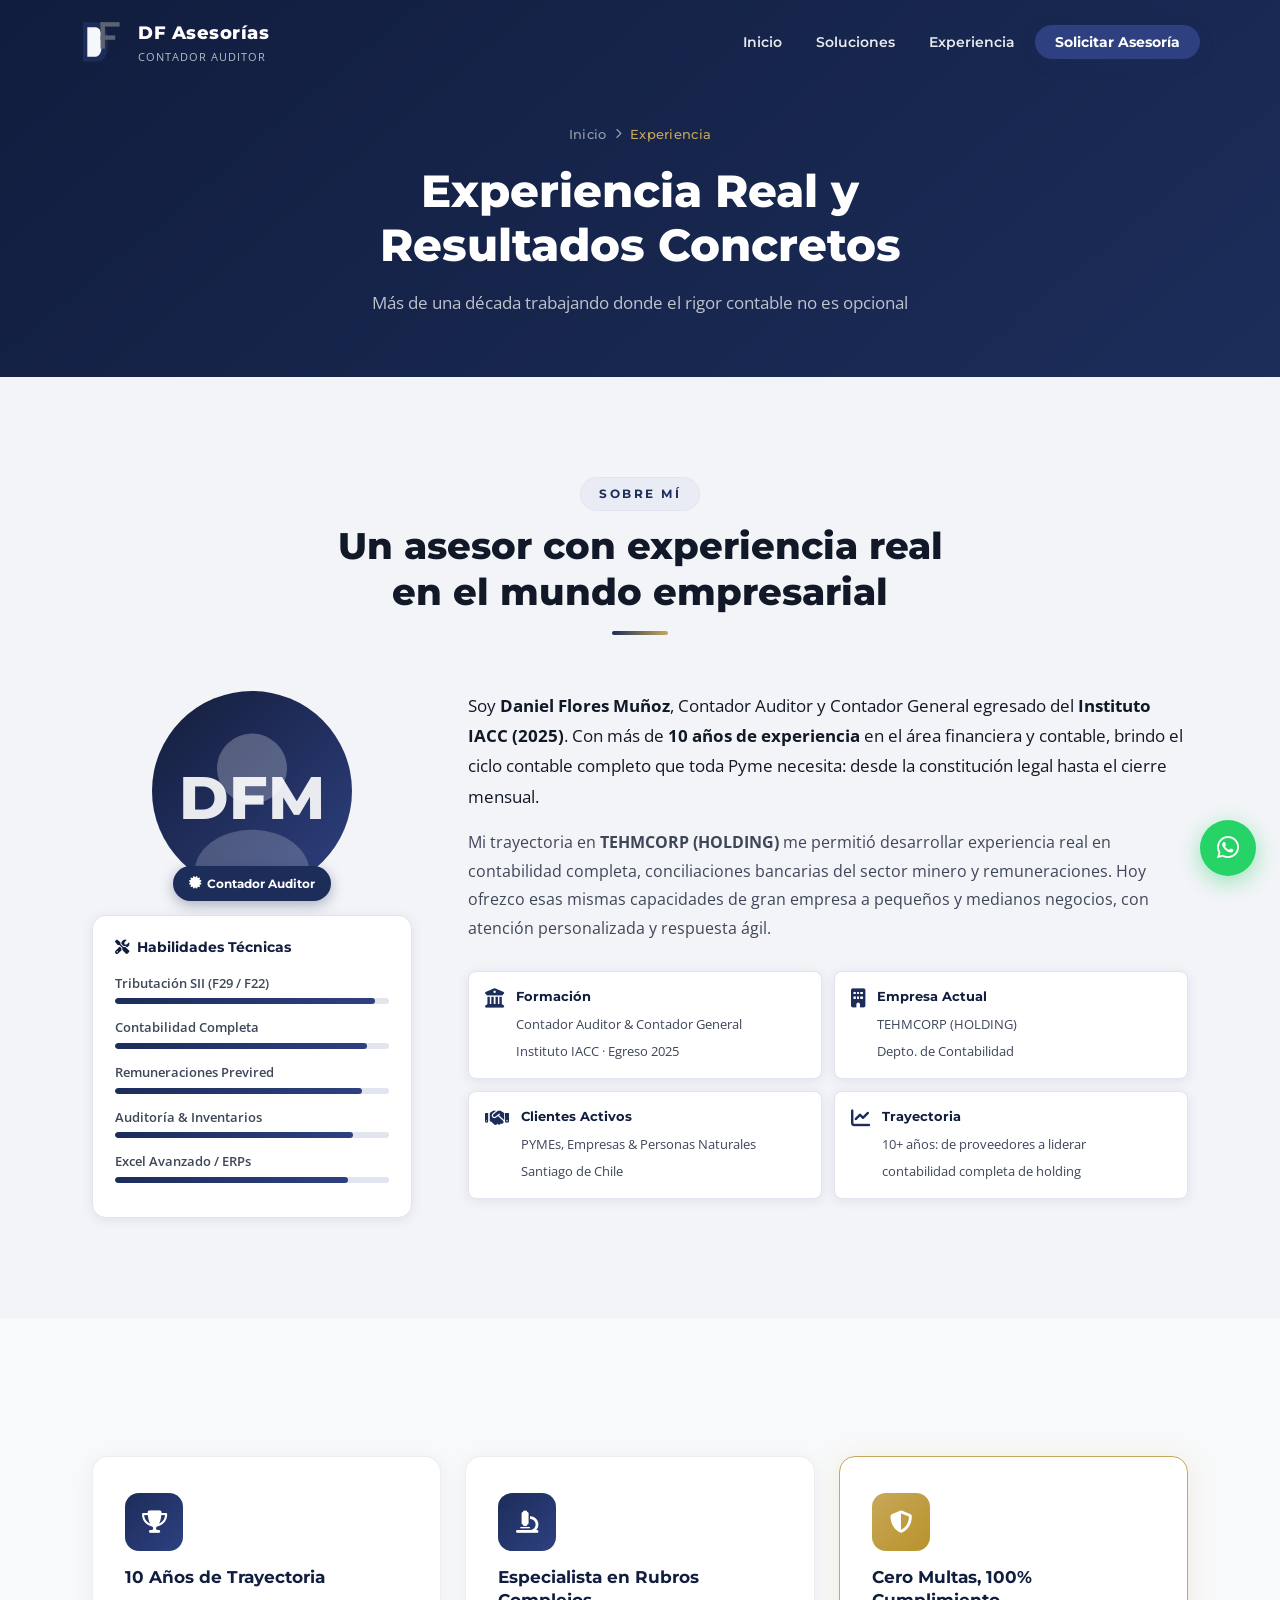
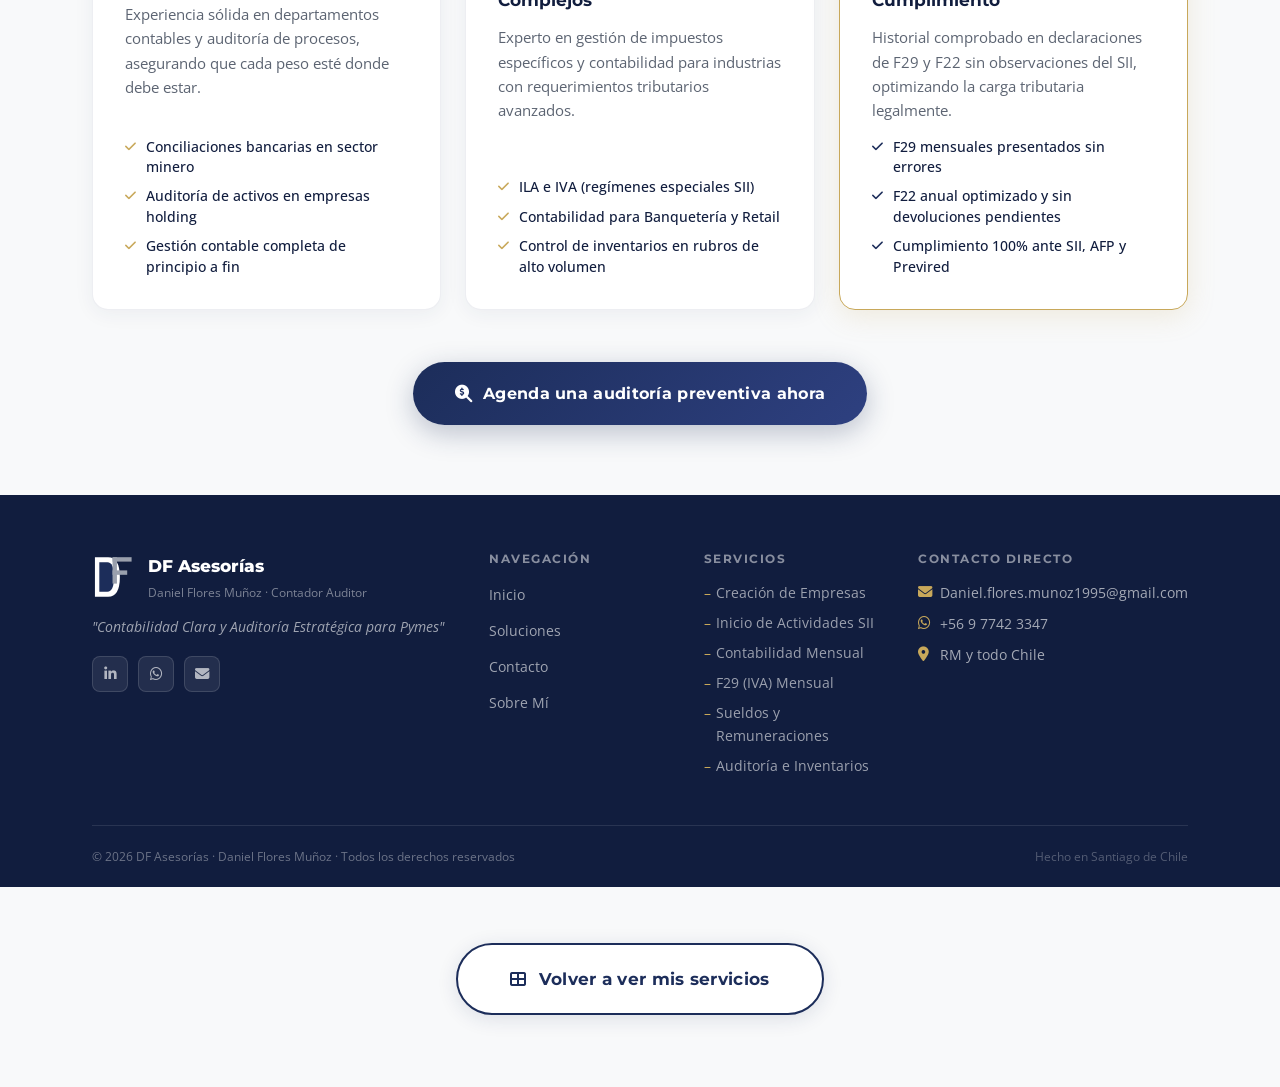
==== experiencia.html @ 8c00aa44 "Add files via upload" ====
<!DOCTYPE html>
<html lang="es">
<head>
  <meta charset="UTF-8" />
  <meta name="viewport" content="width=device-width, initial-scale=1.0"/>
  <meta name="description" content="Experiencia real y resultados concretos – Daniel Flores Muñoz, Contador Auditor. 10 años de trayectoria, especialista en rubros complejos, cero multas ante el SII. Atención para PYMEs en RM y todo Chile."/>
  <title>Experiencia Real | DF Asesorías – Daniel Flores Muñoz</title>
  <link rel="stylesheet" href="styles.css"/>
  <link rel="preconnect" href="https://fonts.googleapis.com"/>
  <link rel="preconnect" href="https://fonts.gstatic.com" crossorigin/>
  <link href="https://fonts.googleapis.com/css2?family=Montserrat:wght@300;400;600;700;800&family=Open+Sans:wght@300;400;600&display=swap" rel="stylesheet"/>
  <link rel="stylesheet" href="https://cdnjs.cloudflare.com/ajax/libs/font-awesome/6.5.0/css/all.min.css"/>
</head>
<body>

  <!-- ===== NAVBAR ===== -->
  <nav class="navbar" id="navbar">
    <div class="nav-container">
      <a href="index.html" class="nav-logo">
        <div class="logo-svg">
          <svg viewBox="0 0 60 70" xmlns="http://www.w3.org/2000/svg" width="44" height="52">
            <path d="M4 8 L4 62 L22 62 Q38 62 38 35 Q38 8 22 8 Z" fill="#1c2d5a"/>
            <path d="M10 15 L21 15 Q30 15 30 35 Q30 55 21 55 L10 55 Z" fill="#f5f7fa"/>
            <rect x="28" y="8" width="6" height="36" fill="#5c6472"/>
            <rect x="28" y="8" width="26" height="6" fill="#5c6472"/>
            <rect x="28" y="26" width="20" height="6" fill="#5c6472"/>
          </svg>
        </div>
        <div class="nav-brand-text">
          <span class="brand-main">DF Asesorías</span>
          <span class="brand-sub">Contador Auditor</span>
        </div>
      </a>
      <ul class="nav-links" id="navLinks">
        <li><a href="index.html" class="nav-link">Inicio</a></li>
        <li><a href="index.html#servicios" class="nav-link">Soluciones</a></li>
        <li><a href="experiencia.html" class="nav-link active">Experiencia</a></li>
        <li><a href="index.html#contacto" class="nav-link btn-nav-cta">Solicitar Asesoría</a></li>
      </ul>
      <button class="hamburger" id="hamburger" aria-label="Menú">
        <span></span><span></span><span></span>
      </button>
    </div>
  </nav>

  <!-- ===== HERO DE PÁGINA INTERNA ===== -->
  <section class="page-hero">
    <div class="container">
      <div class="page-hero-content">
        <nav class="breadcrumb" aria-label="Breadcrumb">
          <a href="index.html">Inicio</a>
          <i class="fas fa-chevron-right"></i>
          <span>Experiencia</span>
        </nav>
        <h1 class="page-hero-title">Experiencia Real y<br>Resultados Concretos</h1>
        <p class="page-hero-subtitle">Más de una década trabajando donde el rigor contable no es opcional</p>
      </div>
    </div>
  </section>

  <!-- ===== SOBRE MÍ ===== -->
  <section class="about" id="sobre-mi">
    <div class="container">
      <div class="section-header">
        <span class="section-tag">Sobre Mí</span>
        <h2 class="section-title">Un asesor con experiencia real<br>en el mundo empresarial</h2>
        <div class="section-divider"></div>
      </div>
      <div class="about-grid">
        <div class="about-avatar-col">
          <div class="avatar-placeholder">
            <svg viewBox="0 0 160 160" xmlns="http://www.w3.org/2000/svg" width="200" height="200">
              <defs>
                <linearGradient id="avatarGrad" x1="0%" y1="0%" x2="100%" y2="100%">
                  <stop offset="0%" style="stop-color:#141d3b"/>
                  <stop offset="100%" style="stop-color:#2e4080"/>
                </linearGradient>
              </defs>
              <circle cx="80" cy="80" r="80" fill="url(#avatarGrad)"/>
              <circle cx="80" cy="62" r="28" fill="rgba(255,255,255,0.25)"/>
              <ellipse cx="80" cy="145" rx="46" ry="34" fill="rgba(255,255,255,0.2)"/>
              <text x="50%" y="56%" dominant-baseline="middle" text-anchor="middle"
                font-family="Montserrat, sans-serif" font-weight="800"
                font-size="48" fill="rgba(255,255,255,0.9)">DFM</text>
            </svg>
            <div class="avatar-badge-float">
              <i class="fas fa-certificate"></i> Contador Auditor
            </div>
          </div>
          <div class="skills-box">
            <h4><i class="fas fa-tools"></i> Habilidades Técnicas</h4>
            <div class="skill-item">
              <span>Tributación SII (F29 / F22)</span>
              <div class="skill-bar"><div class="skill-fill" data-width="95"></div></div>
            </div>
            <div class="skill-item">
              <span>Contabilidad Completa</span>
              <div class="skill-bar"><div class="skill-fill" data-width="92"></div></div>
            </div>
            <div class="skill-item">
              <span>Remuneraciones Previred</span>
              <div class="skill-bar"><div class="skill-fill" data-width="90"></div></div>
            </div>
            <div class="skill-item">
              <span>Auditoría &amp; Inventarios</span>
              <div class="skill-bar"><div class="skill-fill" data-width="87"></div></div>
            </div>
            <div class="skill-item">
              <span>Excel Avanzado / ERPs</span>
              <div class="skill-bar"><div class="skill-fill" data-width="85"></div></div>
            </div>
          </div>
        </div>
        <div class="about-info-col">
          <p class="about-intro">
            Soy <strong>Daniel Flores Muñoz</strong>, Contador Auditor y Contador General egresado del
            <strong>Instituto IACC (2025)</strong>. Con más de <strong>10 años de experiencia</strong>
            en el área financiera y contable, brindo el ciclo contable completo que toda Pyme necesita:
            desde la constitución legal hasta el cierre mensual.
          </p>
          <p class="about-desc">
            Mi trayectoria en <strong>TEHMCORP (HOLDING)</strong> me permitió desarrollar experiencia real
            en contabilidad completa, conciliaciones bancarias del sector minero y remuneraciones.
            Hoy ofrezco esas mismas capacidades de gran empresa a pequeños y medianos negocios,
            con atención personalizada y respuesta ágil.
          </p>
          <div class="about-highlights">
            <div class="highlight-card">
              <i class="fas fa-university"></i>
              <div>
                <strong>Formación</strong>
                <span>Contador Auditor &amp; Contador General<br>Instituto IACC · Egreso 2025</span>
              </div>
            </div>
            <div class="highlight-card">
              <i class="fas fa-building"></i>
              <div>
                <strong>Empresa Actual</strong>
                <span>TEHMCORP (HOLDING)<br>Depto. de Contabilidad</span>
              </div>
            </div>
            <div class="highlight-card">
              <i class="fas fa-handshake"></i>
              <div>
                <strong>Clientes Activos</strong>
                <span>PYMEs, Empresas &amp; Personas Naturales<br>Santiago de Chile</span>
              </div>
            </div>
            <div class="highlight-card">
              <i class="fas fa-chart-line"></i>
              <div>
                <strong>Trayectoria</strong>
                <span>10+ años: de proveedores a liderar<br>contabilidad completa de holding</span>
              </div>
            </div>
          </div>
        </div>
      </div>
    </div>
  </section>

  <!-- ===== EXPERIENCIA / PRUEBA SOCIAL ===== -->
  <section class="proof" id="experiencia">
    <div class="container">
      <div class="proof-grid">

        <!-- Columna 1 -->
        <div class="proof-card">
          <div class="proof-icon"><i class="fas fa-trophy"></i></div>
          <h3>10 Años de Trayectoria</h3>
          <p>Experiencia sólida en departamentos contables y auditoría de procesos, asegurando que cada peso esté donde debe estar.</p>
          <ul class="proof-list">
            <li><i class="fas fa-check"></i> Conciliaciones bancarias en sector minero</li>
            <li><i class="fas fa-check"></i> Auditoría de activos en empresas holding</li>
            <li><i class="fas fa-check"></i> Gestión contable completa de principio a fin</li>
          </ul>
        </div>

        <!-- Columna 2 -->
        <div class="proof-card">
          <div class="proof-icon"><i class="fas fa-microscope"></i></div>
          <h3>Especialista en Rubros Complejos</h3>
          <p>Experto en gestión de impuestos específicos y contabilidad para industrias con requerimientos tributarios avanzados.</p>
          <ul class="proof-list">
            <li><i class="fas fa-check"></i> ILA e IVA (regímenes especiales SII)</li>
            <li><i class="fas fa-check"></i> Contabilidad para Banquetería y Retail</li>
            <li><i class="fas fa-check"></i> Control de inventarios en rubros de alto volumen</li>
          </ul>
        </div>

        <!-- Columna 3 -->
        <div class="proof-card proof-card--highlight">
          <div class="proof-icon"><i class="fas fa-shield-alt"></i></div>
          <h3>Cero Multas, 100% Cumplimiento</h3>
          <p>Historial comprobado en declaraciones de F29 y F22 sin observaciones del SII, optimizando la carga tributaria legalmente.</p>
          <ul class="proof-list">
            <li><i class="fas fa-check"></i> F29 mensuales presentados sin errores</li>
            <li><i class="fas fa-check"></i> F22 anual optimizado y sin devoluciones pendientes</li>
            <li><i class="fas fa-check"></i> Cumplimiento 100% ante SII, AFP y Previred</li>
          </ul>
        </div>

      </div>

      <!-- CTA final de la sección -->
      <div class="proof-cta">
        <a href="index.html#contacto" class="btn-proof-cta">
          <i class="fas fa-search-dollar"></i>
          Agenda una auditoría preventiva ahora
        </a>
      </div>
    </div>
  </section>

  <!-- ===== FOOTER ===== -->
  <footer class="footer">
    <div class="container">
      <div class="footer-grid">
        <div class="footer-brand">
          <div class="footer-logo">
            <svg viewBox="0 0 60 70" xmlns="http://www.w3.org/2000/svg" width="44" height="52">
              <path d="M4 8 L4 62 L22 62 Q38 62 38 35 Q38 8 22 8 Z" fill="#ffffff"/>
              <path d="M10 15 L21 15 Q30 15 30 35 Q30 55 21 55 L10 55 Z" fill="#1c2d5a"/>
              <rect x="28" y="8" width="6" height="36" fill="#9aa0ad"/>
              <rect x="28" y="8" width="26" height="6" fill="#9aa0ad"/>
              <rect x="28" y="26" width="20" height="6" fill="#9aa0ad"/>
            </svg>
            <div>
              <span class="footer-brand-name">DF Asesorías</span>
              <span class="footer-brand-sub">Daniel Flores Muñoz · Contador Auditor</span>
            </div>
          </div>
          <p class="footer-slogan">"Contabilidad Clara y Auditoría Estratégica para Pymes"</p>
          <div class="footer-social">
            <a href="https://www.linkedin.com/in/daniel-flores-mu%C3%B1oz-5725a7188/" target="_blank" aria-label="LinkedIn"><i class="fab fa-linkedin-in"></i></a>
            <a href="https://wa.me/56977423347" target="_blank" aria-label="WhatsApp"><i class="fab fa-whatsapp"></i></a>
            <a href="mailto:Daniel.flores.munoz1995@gmail.com" aria-label="Email"><i class="fas fa-envelope"></i></a>
          </div>
        </div>
        <div class="footer-links">
          <h4>Navegación</h4>
          <ul>
            <li><a href="index.html">Inicio</a></li>
            <li><a href="index.html#servicios">Soluciones</a></li>
            <li><a href="index.html#contacto">Contacto</a></li>
            <li><a href="index.html#sobre-mi">Sobre Mí</a></li>
          </ul>
        </div>
        <div class="footer-services">
          <h4>Servicios</h4>
          <ul>
            <li>Creación de Empresas</li>
            <li>Inicio de Actividades SII</li>
            <li>Contabilidad Mensual</li>
            <li>F29 (IVA) Mensual</li>
            <li>Sueldos y Remuneraciones</li>
            <li>Auditoría e Inventarios</li>
          </ul>
        </div>
        <div class="footer-contact">
          <h4>Contacto Directo</h4>
          <p><i class="fas fa-envelope"></i> Daniel.flores.munoz1995@gmail.com</p>
          <p><i class="fab fa-whatsapp"></i> +56 9 7742 3347</p>
          <p><i class="fas fa-map-marker-alt"></i> RM y todo Chile</p>
        </div>
      </div>
      <div class="footer-bottom">
        <p>© <span id="year"></span> DF Asesorías · Daniel Flores Muñoz · Todos los derechos reservados</p>
        <p class="footer-bottom-right">Hecho en Santiago de Chile</p>
      </div>
    </div>
  </footer>

  <!-- ===== BOTÓN RETORNO A SERVICIOS ===== -->
  <section class="back-to-services">
    <div class="container">
      <a href="index.html#servicios" class="btn-back-services">
        <i class="fas fa-th-large"></i>
        Volver a ver mis servicios
      </a>
    </div>
  </section>

  <!-- Botón WhatsApp flotante -->
  <a href="https://wa.me/56977423347?text=Hola%20Daniel%2C%20quisiera%20consultar%20sobre%20mi%20F29%20o%20Sueldos."
     class="whatsapp-float" target="_blank" aria-label="Contactar por WhatsApp">
    <i class="fab fa-whatsapp"></i>
    <span class="wsp-tooltip">¡Escríbeme!</span>
  </a>

  <!-- Botón volver arriba -->
  <button class="back-to-top" id="backToTop" aria-label="Volver arriba">
    <i class="fas fa-chevron-up"></i>
  </button>

  <script src="script.js"></script>
</body>
</html>
---- styles.css ----
/* ================================================
   DF Asesorías – Daniel Flores Muñoz
   Landing Page de Servicios Profesionales
   Mobile-First · Paleta Corporativa
   ================================================ */

/* ---- Variables ---- */
:root {
  --navy:         #1c2d5a;
  --navy-dark:    #111d3e;
  --navy-mid:     #2e4080;
  --navy-pale:    #eaecf5;
  --gray:         #5c6472;
  --gray-light:   #9aa0ad;
  --gray-100:     #f3f4f8;
  --gray-200:     #e2e5ee;
  --gray-700:     #3e4659;
  --gray-900:     #111827;
  --white:        #ffffff;
  --green-wsp:    #25d366;
  --gold:         #c8a85a;
  --gold-light:   #dfc07a;
  --shadow-sm:    0 2px 12px rgba(28,45,90,0.09);
  --shadow-md:    0 8px 32px rgba(28,45,90,0.16);
  --shadow-lg:    0 20px 60px rgba(28,45,90,0.22);
  --radius:       14px;
  --radius-sm:    8px;
  --transition:   all 0.3s cubic-bezier(0.4,0,0.2,1);
}

/* ---- Reset & Base (Mobile-First) ---- */
*, *::before, *::after { box-sizing: border-box; margin: 0; padding: 0; }
html { scroll-behavior: smooth; font-size: 16px; }
body {
  font-family: 'Open Sans', sans-serif;
  color: var(--gray-700);
  background: var(--white);
  overflow-x: hidden;
  line-height: 1.7;
}
h1,h2,h3,h4 {
  font-family: 'Montserrat', sans-serif;
  color: var(--gray-900);
  line-height: 1.25;
}
a { text-decoration: none; color: inherit; }
img { max-width: 100%; display: block; }
ul { list-style: none; }
.container {
  max-width: 1160px;
  margin: 0 auto;
  padding: 0 20px;
}

/* ================================================
   NAVBAR
   ================================================ */
.navbar {
  position: fixed;
  top: 0; left: 0; right: 0;
  z-index: 1000;
  background: transparent;
  transition: var(--transition);
  padding: 16px 0;
}
.navbar.scrolled {
  background: rgba(255,255,255,0.97);
  backdrop-filter: blur(12px);
  -webkit-backdrop-filter: blur(12px);
  box-shadow: var(--shadow-sm);
  padding: 10px 0;
}
.nav-container {
  max-width: 1160px;
  margin: 0 auto;
  padding: 0 20px;
  display: flex;
  align-items: center;
  justify-content: space-between;
}
.nav-logo { display: flex; align-items: center; gap: 10px; }
.logo-svg { display: flex; align-items: center; margin-right: 4px; }
.nav-brand-text { display: flex; flex-direction: column; }
.brand-main {
  font-family: 'Montserrat', sans-serif;
  font-weight: 800;
  font-size: 1.1rem;
  color: var(--white);
  transition: var(--transition);
  letter-spacing: 0.5px;
}
.navbar.scrolled .brand-main { color: var(--navy-dark); }
.brand-sub {
  font-size: 0.7rem;
  color: rgba(255,255,255,0.7);
  letter-spacing: 1px;
  text-transform: uppercase;
  transition: var(--transition);
}
.navbar.scrolled .brand-sub { color: var(--gray-light); }
.nav-links {
  display: none;
  align-items: center;
  gap: 6px;
}
.nav-link {
  font-family: 'Montserrat', sans-serif;
  font-weight: 600;
  font-size: 0.87rem;
  color: rgba(255,255,255,0.9);
  padding: 8px 14px;
  border-radius: var(--radius-sm);
  transition: var(--transition);
}
.navbar.scrolled .nav-link { color: var(--gray-700); }
.nav-link:hover { color: var(--gold); background: rgba(255,255,255,0.1); }
.navbar.scrolled .nav-link:hover { color: var(--navy); background: var(--navy-pale); }
.nav-link.active { color: var(--gold) !important; }
.btn-nav-cta {
  background: var(--navy-mid) !important;
  color: var(--white) !important;
  padding: 9px 20px !important;
  border-radius: 50px !important;
  font-weight: 700 !important;
  box-shadow: 0 4px 14px rgba(28,45,90,0.35);
}
.btn-nav-cta:hover {
  transform: translateY(-2px);
  box-shadow: 0 6px 20px rgba(28,45,90,0.5);
  background: var(--navy) !important;
}
.hamburger {
  display: flex;
  flex-direction: column;
  gap: 5px;
  background: none;
  border: none;
  cursor: pointer;
  padding: 6px;
  z-index: 1001;
}
.hamburger span {
  display: block;
  width: 24px; height: 2.5px;
  background: var(--white);
  border-radius: 3px;
  transition: var(--transition);
}
.navbar.scrolled .hamburger span { background: var(--navy-dark); }
.nav-links.open {
  display: flex;
  flex-direction: column;
  position: fixed;
  top: 0; left: 0; right: 0;
  background: var(--navy-dark);
  padding: 80px 24px 32px;
  gap: 4px;
  box-shadow: var(--shadow-lg);
  z-index: 999;
}
.nav-links.open .nav-link {
  color: rgba(255,255,255,0.9);
  font-size: 1rem;
  padding: 14px 18px;
  border-radius: var(--radius-sm);
}
.nav-links.open .btn-nav-cta {
  margin-top: 12px;
  text-align: center;
  display: block;
}

/* ================================================
   HERO
   ================================================ */
.hero {
  min-height: 100dvh;
  background: linear-gradient(150deg, var(--navy-dark) 0%, var(--navy) 55%, var(--navy-mid) 100%);
  display: flex;
  flex-direction: column;
  align-items: center;
  justify-content: center;
  text-align: center;
  padding: 110px 20px 80px;
  position: relative;
  overflow: hidden;
}
.hero-bg-shapes { position: absolute; inset: 0; overflow: hidden; pointer-events: none; }
.shape { position: absolute; border-radius: 50%; background: rgba(255,255,255,0.04); }
.shape-1 { width: 500px; height: 500px; top: -180px; right: -120px; }
.shape-2 { width: 320px; height: 320px; bottom: -80px; left: -100px; }
.shape-3 { width: 180px; height: 180px; top: 40%; left: 8%; background: rgba(200,168,90,0.07); }
.hero-content {
  position: relative;
  z-index: 2;
  display: flex;
  flex-direction: column;
  align-items: center;
  gap: 16px;
  max-width: 820px;
  width: 100%;
}
.hero-badge {
  background: rgba(255,255,255,0.12);
  border: 1.5px solid rgba(255,255,255,0.22);
  color: rgba(255,255,255,0.9);
  font-family: 'Montserrat', sans-serif;
  font-size: 0.74rem;
  font-weight: 600;
  letter-spacing: 1.5px;
  text-transform: uppercase;
  padding: 7px 20px;
  border-radius: 50px;
  backdrop-filter: blur(8px);
  display: inline-flex;
  align-items: center;
  gap: 8px;
}
.hero-badge i { color: var(--gold); }
@media (max-width: 480px) {
  .hero-badge { font-size: 0.64rem; letter-spacing: 1px; padding: 6px 14px; }
}
.hero-title {
  font-size: clamp(1.8rem, 5vw, 3.2rem);
  font-weight: 800;
  color: var(--white);
  letter-spacing: -1px;
  text-shadow: 0 4px 24px rgba(0,0,0,0.22);
  margin-top: -4px;
}
.hero-subtitle {
  font-size: clamp(0.95rem, 2vw, 1.15rem);
  color: rgba(255,255,255,0.76);
  font-weight: 300;
  line-height: 1.7;
  max-width: 600px;
}
.hero-ctas {
  display: flex;
  gap: 12px;
  flex-wrap: wrap;
  justify-content: center;
  margin-top: 8px;
}
.btn-primary {
  background: var(--white);
  color: var(--navy-dark);
  font-family: 'Montserrat', sans-serif;
  font-weight: 700;
  font-size: 0.95rem;
  padding: 14px 28px;
  border-radius: 50px;
  box-shadow: 0 6px 22px rgba(255,255,255,0.22);
  transition: var(--transition);
  display: inline-flex;
  align-items: center;
  gap: 8px;
}
.btn-primary:hover {
  background: var(--gray-200);
  transform: translateY(-3px);
  box-shadow: 0 10px 30px rgba(255,255,255,0.32);
}
.btn-secondary {
  background: transparent;
  color: var(--white);
  font-family: 'Montserrat', sans-serif;
  font-weight: 600;
  font-size: 0.95rem;
  padding: 13px 28px;
  border-radius: 50px;
  border: 2px solid rgba(255,255,255,0.45);
  transition: var(--transition);
}
.btn-secondary:hover {
  background: rgba(255,255,255,0.1);
  border-color: rgba(255,255,255,0.85);
  transform: translateY(-3px);
}
.hero-stats {
  display: flex;
  align-items: center;
  gap: 24px;
  margin-top: 18px;
  background: rgba(255,255,255,0.1);
  backdrop-filter: blur(10px);
  border: 1px solid rgba(255,255,255,0.18);
  border-radius: var(--radius);
  padding: 20px 32px;
  flex-wrap: wrap;
  justify-content: center;
}
.stat { text-align: center; display: flex; flex-direction: column; align-items: center; }
.stat-number {
  font-family: 'Montserrat', sans-serif;
  font-weight: 800;
  font-size: 2.2rem;
  color: var(--white);
  line-height: 1;
}
.stat-plus {
  font-family: 'Montserrat', sans-serif;
  font-weight: 800;
  font-size: 1.4rem;
  color: var(--gold);
  vertical-align: super;
  margin-left: 2px;
}
.stat-label {
  font-size: 0.72rem;
  color: rgba(255,255,255,0.65);
  text-transform: uppercase;
  letter-spacing: 0.4px;
  margin-top: 4px;
}
.stat-divider { width: 1.5px; height: 40px; background: rgba(255,255,255,0.22); }
.hero-scroll-hint {
  position: absolute;
  bottom: 24px;
  left: 50%;
  transform: translateX(-50%);
  display: flex;
  flex-direction: column;
  align-items: center;
  gap: 4px;
  color: rgba(255,255,255,0.45);
  font-size: 0.75rem;
  letter-spacing: 1px;
  animation: bounceHint 2s ease-in-out infinite;
  cursor: pointer;
}
.hero-scroll-hint i { font-size: 0.85rem; }
@keyframes bounceHint {
  0%,100% { transform: translateX(-50%) translateY(0); }
  50%      { transform: translateX(-50%) translateY(6px); }
}

/* ================================================
   SECTION COMMONS
   ================================================ */
section { padding: 80px 0; }
.section-header { text-align: center; margin-bottom: 56px; }
.section-tag {
  display: inline-block;
  background: var(--navy-pale);
  color: var(--navy);
  font-family: 'Montserrat', sans-serif;
  font-size: 0.75rem;
  font-weight: 700;
  letter-spacing: 2.5px;
  text-transform: uppercase;
  padding: 6px 18px;
  border-radius: 50px;
  margin-bottom: 12px;
  border: 1.5px solid var(--gray-200);
}
.section-header.light .section-tag {
  background: rgba(255,255,255,0.15);
  color: var(--white);
  border-color: rgba(255,255,255,0.2);
}
.section-title {
  font-size: clamp(1.6rem, 3vw, 2.3rem);
  font-weight: 800;
  color: var(--gray-900);
  margin-bottom: 10px;
}
.section-header.light .section-title { color: var(--white); }
.section-subtitle { color: rgba(255,255,255,0.72); font-size: 1rem; margin-top: 8px; }
.section-divider {
  width: 56px; height: 4px;
  background: linear-gradient(90deg, var(--navy), var(--gold));
  border-radius: 4px;
  margin: 16px auto 0;
}
.section-divider.light { background: linear-gradient(90deg, rgba(255,255,255,0.5), var(--gold)); }

/* ================================================
   SERVICIOS
   ================================================ */
.services {
  background: linear-gradient(140deg, var(--navy-dark) 0%, var(--navy) 100%);
  position: relative;
  overflow: hidden;
}
.services-bg-shape {
  position: absolute;
  top: -100px; right: -100px;
  width: 420px; height: 420px;
  border-radius: 50%;
  background: rgba(255,255,255,0.03);
  pointer-events: none;
}
.services-grid {
  display: grid;
  grid-template-columns: 1fr;
  gap: 20px;
}
.service-card {
  background: rgba(255,255,255,0.07);
  backdrop-filter: blur(10px);
  border: 1.5px solid rgba(255,255,255,0.12);
  border-radius: var(--radius);
  padding: 32px 26px;
  transition: var(--transition);
  position: relative;
  overflow: hidden;
  display: flex;
  flex-direction: column;
}
.service-card::before {
  content: '';
  position: absolute;
  top: 0; left: 0; right: 0;
  height: 3px;
  background: linear-gradient(90deg, var(--gold), var(--white));
  transform: scaleX(0);
  transform-origin: left;
  transition: transform 0.4s ease;
}
.service-card:hover::before { transform: scaleX(1); }
.service-card:hover {
  background: rgba(255,255,255,0.13);
  border-color: rgba(255,255,255,0.28);
  transform: translateY(-8px);
  box-shadow: 0 24px 56px rgba(0,0,0,0.28);
}
.service-card.featured {
  background: rgba(255,255,255,0.12);
  border-color: rgba(200,168,90,0.45);
}
.service-card.featured:hover {
  border-color: var(--gold);
  box-shadow: 0 24px 56px rgba(200,168,90,0.2);
}
.service-icon {
  width: 56px; height: 56px;
  background: linear-gradient(135deg, var(--gray), var(--gray-light));
  border-radius: var(--radius-sm);
  display: flex;
  align-items: center;
  justify-content: center;
  margin-bottom: 18px;
  box-shadow: 0 6px 18px rgba(92,100,114,0.28);
  transition: var(--transition);
  flex-shrink: 0;
}
.service-card:hover .service-icon {
  background: linear-gradient(135deg, var(--gold), var(--gold-light));
}
.service-icon i { font-size: 1.4rem; color: var(--white); }
.service-card h3 {
  font-size: 1.05rem;
  font-weight: 700;
  color: var(--white);
  margin-bottom: 10px;
}
.service-card p {
  font-size: 0.87rem;
  color: rgba(255,255,255,0.7);
  line-height: 1.7;
  margin-bottom: 16px;
}
.service-card p strong { color: rgba(255,255,255,0.92); }
.service-list {
  display: flex;
  flex-direction: column;
  gap: 7px;
  margin-bottom: 20px;
  flex: 1;
}
.service-list li {
  display: flex;
  align-items: center;
  gap: 8px;
  font-size: 0.83rem;
  color: rgba(255,255,255,0.75);
}
.service-list li i { color: var(--gold); font-size: 0.7rem; flex-shrink: 0; }
.service-cta {
  display: inline-flex;
  align-items: center;
  gap: 6px;
  color: var(--gold-light);
  font-family: 'Montserrat', sans-serif;
  font-size: 0.83rem;
  font-weight: 700;
  letter-spacing: 0.5px;
  margin-top: auto;
  transition: var(--transition);
}
.service-cta:hover { color: var(--white); gap: 10px; }

/* ================================================
   PAGE HERO (páginas internas como experiencia.html)
   ================================================ */
.page-hero {
  background: linear-gradient(140deg, var(--navy-dark) 0%, var(--navy) 100%);
  padding: 120px 0 60px;
  text-align: center;
}
.page-hero-content { max-width: 700px; margin: 0 auto; }

.breadcrumb {
  display: inline-flex;
  align-items: center;
  gap: 8px;
  font-size: 0.82rem;
  color: rgba(255,255,255,0.55);
  margin-bottom: 20px;
  font-family: 'Montserrat', sans-serif;
  font-weight: 500;
  letter-spacing: 0.3px;
}
.breadcrumb a { color: rgba(255,255,255,0.55); text-decoration: none; transition: color .2s; }
.breadcrumb a:hover { color: var(--white); }
.breadcrumb i { font-size: 0.65rem; }
.breadcrumb span { color: var(--gold); }

.page-hero-title {
  font-family: 'Montserrat', sans-serif;
  font-weight: 800;
  font-size: clamp(1.8rem, 4vw, 2.8rem);
  color: var(--white);
  line-height: 1.2;
  margin: 0 0 16px;
}
.page-hero-subtitle {
  font-size: 1.05rem;
  color: rgba(255,255,255,0.72);
  line-height: 1.65;
  margin: 0;
}

/* ================================================
   EXPERIENCIA / PRUEBA SOCIAL
   ================================================ */
.proof {
  background: #f8f9fa;
  padding: 90px 0 70px;
  position: relative;
}
.proof .section-header { text-align: center; }
.proof .section-title  { color: var(--navy-dark); }
.proof .section-tag    { background: rgba(28,45,90,0.08); color: var(--navy); }
.proof .section-divider { background: var(--navy); }

.proof-grid {
  display: grid;
  grid-template-columns: 1fr;
  gap: 24px;
  margin-top: 48px;
}
@media (min-width: 640px) {
  .proof-grid { grid-template-columns: repeat(2, 1fr); }
}
@media (min-width: 960px) {
  .proof-grid { grid-template-columns: repeat(3, 1fr); }
}

.proof-card {
  background: var(--white);
  border-radius: 16px;
  padding: 36px 32px 32px;
  border: 1px solid rgba(28,45,90,0.08);
  box-shadow: 0 4px 20px rgba(28,45,90,0.06);
  transition: var(--transition);
  display: flex;
  flex-direction: column;
  gap: 14px;
}
.proof-card:hover {
  transform: translateY(-6px);
  box-shadow: 0 12px 32px rgba(28,45,90,0.14);
  border-color: rgba(28,45,90,0.18);
}
.proof-card--highlight {
  border-color: var(--gold);
  box-shadow: 0 6px 28px rgba(200,168,90,0.18);
}
.proof-card--highlight:hover {
  box-shadow: 0 14px 40px rgba(200,168,90,0.28);
}

.proof-icon {
  width: 58px;
  height: 58px;
  border-radius: 14px;
  background: linear-gradient(135deg, var(--navy) 0%, var(--navy-mid) 100%);
  display: flex;
  align-items: center;
  justify-content: center;
  flex-shrink: 0;
}
.proof-card--highlight .proof-icon {
  background: linear-gradient(135deg, var(--gold) 0%, #b8922a 100%);
}
.proof-icon i { font-size: 1.4rem; color: var(--white); }

.proof-card h3 {
  font-family: 'Montserrat', sans-serif;
  font-weight: 700;
  font-size: 1.08rem;
  color: var(--navy-dark);
  line-height: 1.35;
}
.proof-card > p {
  font-size: 0.92rem;
  color: var(--gray);
  line-height: 1.65;
  flex-grow: 1;
}

.proof-list {
  list-style: none;
  padding: 0;
  margin: 0;
  display: flex;
  flex-direction: column;
  gap: 9px;
}
.proof-list li {
  display: flex;
  align-items: flex-start;
  gap: 10px;
  font-size: 0.88rem;
  color: var(--navy-dark);
  font-weight: 500;
  line-height: 1.45;
}
.proof-list li i {
  color: var(--gold);
  font-size: 0.78rem;
  flex-shrink: 0;
  margin-top: 4px;
}
.proof-card--highlight .proof-list li i { color: var(--navy); }

.proof-cta {
  text-align: center;
  margin-top: 52px;
}
.btn-proof-cta {
  display: inline-flex;
  align-items: center;
  gap: 10px;
  background: linear-gradient(135deg, var(--navy) 0%, var(--navy-mid) 100%);
  color: var(--white);
  font-family: 'Montserrat', sans-serif;
  font-weight: 700;
  font-size: 1rem;
  padding: 18px 42px;
  border-radius: 50px;
  text-decoration: none;
  letter-spacing: 0.3px;
  box-shadow: 0 8px 28px rgba(28,45,90,0.28);
  transition: var(--transition);
}
.btn-proof-cta:hover {
  transform: translateY(-3px);
  box-shadow: 0 14px 40px rgba(28,45,90,0.38);
  background: linear-gradient(135deg, var(--navy-dark) 0%, var(--navy) 100%);
}
.btn-proof-cta i { font-size: 1.1rem; }

/* ================================================
   BOTÓN RETORNO A SERVICIOS (experiencia.html)
   ================================================ */
.back-to-services {
  background: #f8f9fa;
  padding: 56px 0 72px;
  text-align: center;
}
.btn-back-services {
  display: inline-flex;
  align-items: center;
  gap: 12px;
  background: var(--white);
  color: var(--navy);
  font-family: 'Montserrat', sans-serif;
  font-weight: 700;
  font-size: 1.05rem;
  padding: 20px 52px;
  border-radius: 50px;
  text-decoration: none;
  border: 2px solid var(--navy);
  letter-spacing: 0.3px;
  box-shadow: 0 4px 20px rgba(28,45,90,0.12);
  transition: var(--transition);
}
.btn-back-services:hover {
  background: var(--navy);
  color: var(--white);
  transform: translateY(-3px);
  box-shadow: 0 12px 36px rgba(28,45,90,0.28);
}
.btn-back-services i { font-size: 1rem; }

/* ================================================
   CONTACTO
   ================================================ */
.contact {
  background: linear-gradient(140deg, var(--navy-dark) 0%, var(--navy) 100%);
  position: relative;
  overflow: hidden;
}
.contact-bg-shape {
  position: absolute;
  bottom: -160px; left: -130px;
  width: 440px; height: 440px;
  border-radius: 50%;
  background: rgba(255,255,255,0.03);
  pointer-events: none;
}
.contact-grid {
  display: grid;
  grid-template-columns: 1fr;
  gap: 40px;
  align-items: start;
}
.btn-whatsapp-big {
  display: flex;
  align-items: center;
  gap: 16px;
  background: var(--green-wsp);
  color: var(--white);
  border-radius: var(--radius);
  padding: 18px 22px;
  margin-bottom: 18px;
  transition: var(--transition);
  box-shadow: 0 8px 28px rgba(37,211,102,0.35);
}
.btn-whatsapp-big:hover {
  transform: translateY(-4px);
  box-shadow: 0 14px 40px rgba(37,211,102,0.5);
}
.btn-whatsapp-big i { font-size: 2.2rem; flex-shrink: 0; }
.btn-whatsapp-big strong {
  display: block;
  font-family: 'Montserrat', sans-serif;
  font-size: 1rem;
  font-weight: 700;
}
.btn-whatsapp-big span { font-size: 0.84rem; opacity: 0.88; }
.contact-divider {
  display: flex;
  align-items: center;
  gap: 12px;
  margin: 18px 0;
  color: rgba(255,255,255,0.35);
  font-size: 0.78rem;
  letter-spacing: 1px;
  text-transform: uppercase;
}
.contact-divider::before,
.contact-divider::after {
  content: '';
  flex: 1;
  height: 1px;
  background: rgba(255,255,255,0.15);
}
.contact-card {
  display: flex;
  align-items: center;
  gap: 14px;
  background: rgba(255,255,255,0.07);
  border: 1px solid rgba(255,255,255,0.12);
  border-radius: var(--radius-sm);
  padding: 14px 18px;
  margin-bottom: 12px;
  transition: var(--transition);
  color: var(--white);
  cursor: pointer;
}
.contact-card:hover { background: rgba(255,255,255,0.13); transform: translateX(5px); }
.contact-card.no-link { cursor: default; }
.contact-card.no-link:hover { transform: none; }
.contact-icon {
  width: 44px; height: 44px;
  background: var(--navy);
  border-radius: var(--radius-sm);
  display: flex;
  align-items: center;
  justify-content: center;
  flex-shrink: 0;
}
.contact-icon i { font-size: 1.05rem; color: var(--white); }
.contact-icon.linkedin { background: #0077b5; }
.contact-icon.location { background: var(--gold); }
.contact-icon.location i { color: var(--navy-dark); }
.contact-card strong {
  display: block;
  font-family: 'Montserrat', sans-serif;
  font-size: 0.75rem;
  font-weight: 700;
  color: rgba(255,255,255,0.55);
  text-transform: uppercase;
  letter-spacing: 0.4px;
  margin-bottom: 2px;
}
.contact-card span { font-size: 0.88rem; color: var(--white); }
.contact-note {
  display: flex;
  align-items: flex-start;
  gap: 10px;
  margin-top: 6px;
  background: rgba(200,168,90,0.13);
  border: 1px solid rgba(200,168,90,0.32);
  border-radius: var(--radius-sm);
  padding: 12px 15px;
  color: var(--gold-light);
  font-size: 0.83rem;
}
.contact-note i { color: var(--gold); font-size: 0.95rem; flex-shrink: 0; margin-top: 2px; }
.contact-form-box {
  background: var(--white);
  border-radius: var(--radius);
  padding: 32px 28px;
  box-shadow: var(--shadow-lg);
}
.contact-form-box h3 {
  font-size: 1.2rem;
  font-weight: 800;
  color: var(--navy-dark);
  margin-bottom: 24px;
  padding-bottom: 14px;
  border-bottom: 2px solid var(--gray-200);
}
.form-group { margin-bottom: 16px; }
.form-group label {
  display: block;
  font-family: 'Montserrat', sans-serif;
  font-size: 0.78rem;
  font-weight: 700;
  color: var(--navy-dark);
  margin-bottom: 5px;
}
.form-group input,
.form-group textarea {
  width: 100%;
  padding: 11px 14px;
  border: 1.5px solid var(--gray-200);
  border-radius: var(--radius-sm);
  font-family: 'Open Sans', sans-serif;
  font-size: 0.92rem;
  color: var(--gray-900);
  background: var(--gray-100);
  transition: var(--transition);
  outline: none;
  -webkit-appearance: none;
}
.form-group input:focus,
.form-group textarea:focus {
  border-color: var(--navy);
  background: var(--white);
  box-shadow: 0 0 0 3px rgba(28,45,90,0.1);
}
.form-group textarea { resize: vertical; min-height: 96px; }
.btn-form-submit {
  width: 100%;
  padding: 14px;
  background: linear-gradient(135deg, var(--navy-dark), var(--navy));
  color: var(--white);
  font-family: 'Montserrat', sans-serif;
  font-weight: 700;
  font-size: 0.95rem;
  border: none;
  border-radius: var(--radius-sm);
  cursor: pointer;
  transition: var(--transition);
  display: flex;
  align-items: center;
  justify-content: center;
  gap: 8px;
}
.btn-form-submit:hover {
  transform: translateY(-2px);
  box-shadow: 0 8px 24px rgba(28,45,90,0.4);
}
.form-success {
  display: none;
  margin-top: 14px;
  background: #e8f8f0;
  color: #1a7f4b;
  border: 1.5px solid #a3e0c0;
  border-radius: var(--radius-sm);
  padding: 13px 16px;
  font-size: 0.88rem;
  font-weight: 600;
  align-items: center;
  gap: 8px;
}
.form-success.show { display: flex; }
.form-error {
  display: none;
  margin-top: 14px;
  background: #fef2f2;
  color: #b91c1c;
  border: 1.5px solid #fca5a5;
  border-radius: var(--radius-sm);
  padding: 13px 16px;
  font-size: 0.88rem;
  font-weight: 600;
  align-items: center;
  gap: 8px;
}
.form-error.show { display: flex; }

/* ================================================
   SOBRE MÍ
   ================================================ */
.about { background: var(--gray-100); }
.about-grid {
  display: grid;
  grid-template-columns: 1fr;
  gap: 40px;
  align-items: start;
}
.about-avatar-col { display: flex; flex-direction: column; gap: 24px; align-items: center; }
.avatar-placeholder { position: relative; display: flex; justify-content: center; }
.avatar-badge-float {
  position: absolute;
  bottom: -10px;
  left: 50%;
  transform: translateX(-50%);
  background: var(--navy);
  color: var(--white);
  font-family: 'Montserrat', sans-serif;
  font-weight: 700;
  font-size: 0.78rem;
  padding: 7px 16px;
  border-radius: 50px;
  white-space: nowrap;
  box-shadow: 0 4px 14px rgba(28,45,90,0.35);
  display: flex;
  align-items: center;
  gap: 6px;
}
.skills-box {
  background: var(--white);
  border-radius: var(--radius);
  padding: 22px;
  box-shadow: var(--shadow-sm);
  border: 1px solid var(--gray-200);
  width: 100%;
  max-width: 380px;
}
.skills-box h4 {
  font-size: 0.9rem;
  color: var(--navy-dark);
  margin-bottom: 16px;
  display: flex;
  align-items: center;
  gap: 8px;
}
.skill-item { margin-bottom: 12px; }
.skill-item span {
  font-size: 0.83rem;
  font-weight: 600;
  color: var(--gray-700);
  display: block;
  margin-bottom: 4px;
}
.skill-bar { background: var(--gray-200); border-radius: 50px; height: 6px; overflow: hidden; }
.skill-fill {
  height: 100%;
  background: linear-gradient(90deg, var(--navy), var(--navy-mid));
  border-radius: 50px;
  width: 0;
  transition: width 1.2s cubic-bezier(0.4,0,0.2,1);
}
.about-info-col { flex: 1; }
.about-intro {
  font-size: 1.05rem;
  color: var(--gray-900);
  margin-bottom: 16px;
  line-height: 1.8;
}
.about-desc { color: var(--gray-700); margin-bottom: 28px; line-height: 1.8; }
.about-highlights { display: grid; grid-template-columns: 1fr; gap: 12px; }
.highlight-card {
  background: var(--white);
  border: 1.5px solid var(--gray-200);
  border-radius: var(--radius-sm);
  padding: 14px 16px;
  display: flex;
  align-items: flex-start;
  gap: 12px;
  transition: var(--transition);
  box-shadow: var(--shadow-sm);
}
.highlight-card:hover {
  border-color: var(--navy-mid);
  transform: translateY(-2px);
  box-shadow: var(--shadow-md);
}
.highlight-card i { font-size: 1.2rem; color: var(--navy); margin-top: 3px; flex-shrink: 0; }
.highlight-card strong {
  display: block;
  font-size: 0.8rem;
  font-family: 'Montserrat', sans-serif;
  color: var(--navy-dark);
  margin-bottom: 2px;
}
.highlight-card span { font-size: 0.8rem; color: var(--gray-700); line-height: 1.5; }

/* ================================================
   FOOTER
   ================================================ */
.footer { background: var(--navy-dark); padding: 56px 0 0; }
.footer-grid {
  display: grid;
  grid-template-columns: 1fr;
  gap: 32px;
  padding-bottom: 40px;
  border-bottom: 1px solid rgba(255,255,255,0.1);
}
.footer-logo { display: flex; align-items: center; gap: 12px; margin-bottom: 14px; }
.footer-brand-name {
  display: block;
  font-family: 'Montserrat', sans-serif;
  font-weight: 800;
  font-size: 1.05rem;
  color: var(--white);
}
.footer-brand-sub { display: block; font-size: 0.72rem; color: rgba(255,255,255,0.45); margin-top: 2px; }
.footer-slogan { color: rgba(255,255,255,0.6); font-style: italic; font-size: 0.87rem; margin-bottom: 18px; line-height: 1.5; }
.footer-social { display: flex; gap: 10px; }
.footer-social a {
  width: 36px; height: 36px;
  background: rgba(255,255,255,0.08);
  border: 1px solid rgba(255,255,255,0.13);
  border-radius: 8px;
  display: flex;
  align-items: center;
  justify-content: center;
  color: rgba(255,255,255,0.65);
  font-size: 0.9rem;
  transition: var(--transition);
}
.footer-social a:hover { background: var(--navy); color: var(--white); transform: translateY(-2px); }
.footer-links h4,
.footer-services h4,
.footer-contact h4 {
  font-family: 'Montserrat', sans-serif;
  font-size: 0.78rem;
  font-weight: 700;
  text-transform: uppercase;
  letter-spacing: 1.5px;
  color: rgba(255,255,255,0.5);
  margin-bottom: 14px;
}
.footer-links ul li { margin-bottom: 9px; }
.footer-links ul li a { color: rgba(255,255,255,0.6); font-size: 0.88rem; transition: var(--transition); }
.footer-links ul li a:hover { color: var(--gold-light); padding-left: 4px; }
.footer-services ul li {
  color: rgba(255,255,255,0.58);
  font-size: 0.85rem;
  margin-bottom: 7px;
  padding-left: 12px;
  position: relative;
}
.footer-services ul li::before { content: '–'; position: absolute; left: 0; color: var(--gold); }
.footer-contact p {
  color: rgba(255,255,255,0.62);
  font-size: 0.85rem;
  margin-bottom: 8px;
  display: flex;
  align-items: center;
  gap: 8px;
}
.footer-contact p i { color: var(--gold); font-size: 0.9rem; width: 14px; }
.footer-bottom {
  padding: 20px 0;
  display: flex;
  flex-direction: column;
  gap: 6px;
  align-items: center;
  text-align: center;
}
.footer-bottom p { color: rgba(255,255,255,0.38); font-size: 0.78rem; }
.footer-bottom-right { color: rgba(255,255,255,0.28) !important; }

/* ================================================
   WHATSAPP FLOTANTE & BACK TO TOP
   ================================================ */
.whatsapp-float {
  position: fixed;
  bottom: 24px; right: 24px;
  z-index: 900;
  width: 56px; height: 56px;
  background: var(--green-wsp);
  border-radius: 50%;
  display: flex;
  align-items: center;
  justify-content: center;
  box-shadow: 0 6px 22px rgba(37,211,102,0.45);
  transition: var(--transition);
}
.whatsapp-float i { font-size: 1.6rem; color: var(--white); }
.whatsapp-float:hover {
  transform: scale(1.1) translateY(-3px);
  box-shadow: 0 10px 32px rgba(37,211,102,0.6);
}
.wsp-tooltip {
  position: absolute;
  right: 66px;
  background: var(--gray-900);
  color: var(--white);
  font-size: 0.75rem;
  font-weight: 600;
  padding: 5px 10px;
  border-radius: var(--radius-sm);
  white-space: nowrap;
  opacity: 0;
  pointer-events: none;
  transition: opacity 0.3s ease;
}
.whatsapp-float:hover .wsp-tooltip { opacity: 1; }
.back-to-top {
  position: fixed;
  bottom: 92px; right: 24px;
  z-index: 900;
  width: 44px; height: 44px;
  background: var(--navy);
  color: var(--white);
  border: none;
  border-radius: 50%;
  display: flex;
  align-items: center;
  justify-content: center;
  cursor: pointer;
  opacity: 0;
  transform: translateY(10px);
  transition: var(--transition);
  box-shadow: var(--shadow-md);
}
.back-to-top.visible { opacity: 1; transform: translateY(0); }
.back-to-top:hover { background: var(--navy-mid); transform: translateY(-3px); }
.back-to-top i { font-size: 0.9rem; }

/* ================================================
   ANIMACIONES
   ================================================ */
@keyframes shake {
  0%,100% { transform: translateX(0); }
  20%,60% { transform: translateX(-6px); }
  40%,80% { transform: translateX(6px); }
}
.reveal {
  opacity: 0;
  transform: translateY(24px);
  transition: opacity 0.55s ease, transform 0.55s ease;
}
.reveal.visible { opacity: 1; transform: translateY(0); }

/* ================================================
   RESPONSIVE – Tablets (≥ 640px)
   ================================================ */
@media (min-width: 640px) {
  .container { padding: 0 32px; }
  .services-grid { grid-template-columns: repeat(2, 1fr); }
  .about-highlights { grid-template-columns: 1fr 1fr; }
  .footer-grid { grid-template-columns: 1fr 1fr; }
  .footer-bottom { flex-direction: row; justify-content: space-between; text-align: left; }
}

/* ================================================
   RESPONSIVE – Desktop (≥ 900px)
   ================================================ */
@media (min-width: 900px) {
  .hamburger { display: none; }
  .nav-links {
    display: flex !important;
    position: static;
    background: transparent;
    padding: 0;
    flex-direction: row;
    gap: 6px;
    box-shadow: none;
  }
  .nav-links .nav-link { font-size: 0.87rem; padding: 8px 14px; color: rgba(255,255,255,0.9); }
  .navbar.scrolled .nav-links .nav-link { color: var(--gray-700); }
  .services-grid { grid-template-columns: repeat(3, 1fr); }
  .contact-grid { grid-template-columns: 1fr 1.35fr; gap: 48px; }
  .about-grid { grid-template-columns: 320px 1fr; gap: 56px; }
  .about-avatar-col { align-items: stretch; }
  .skills-box { max-width: none; }
  .footer-grid { grid-template-columns: 2fr 1fr 1fr 1.4fr; }
}

/* ================================================
   RESPONSIVE – Desktop Grande (≥ 1160px)
   ================================================ */
@media (min-width: 1160px) {
  section { padding: 100px 0; }
}
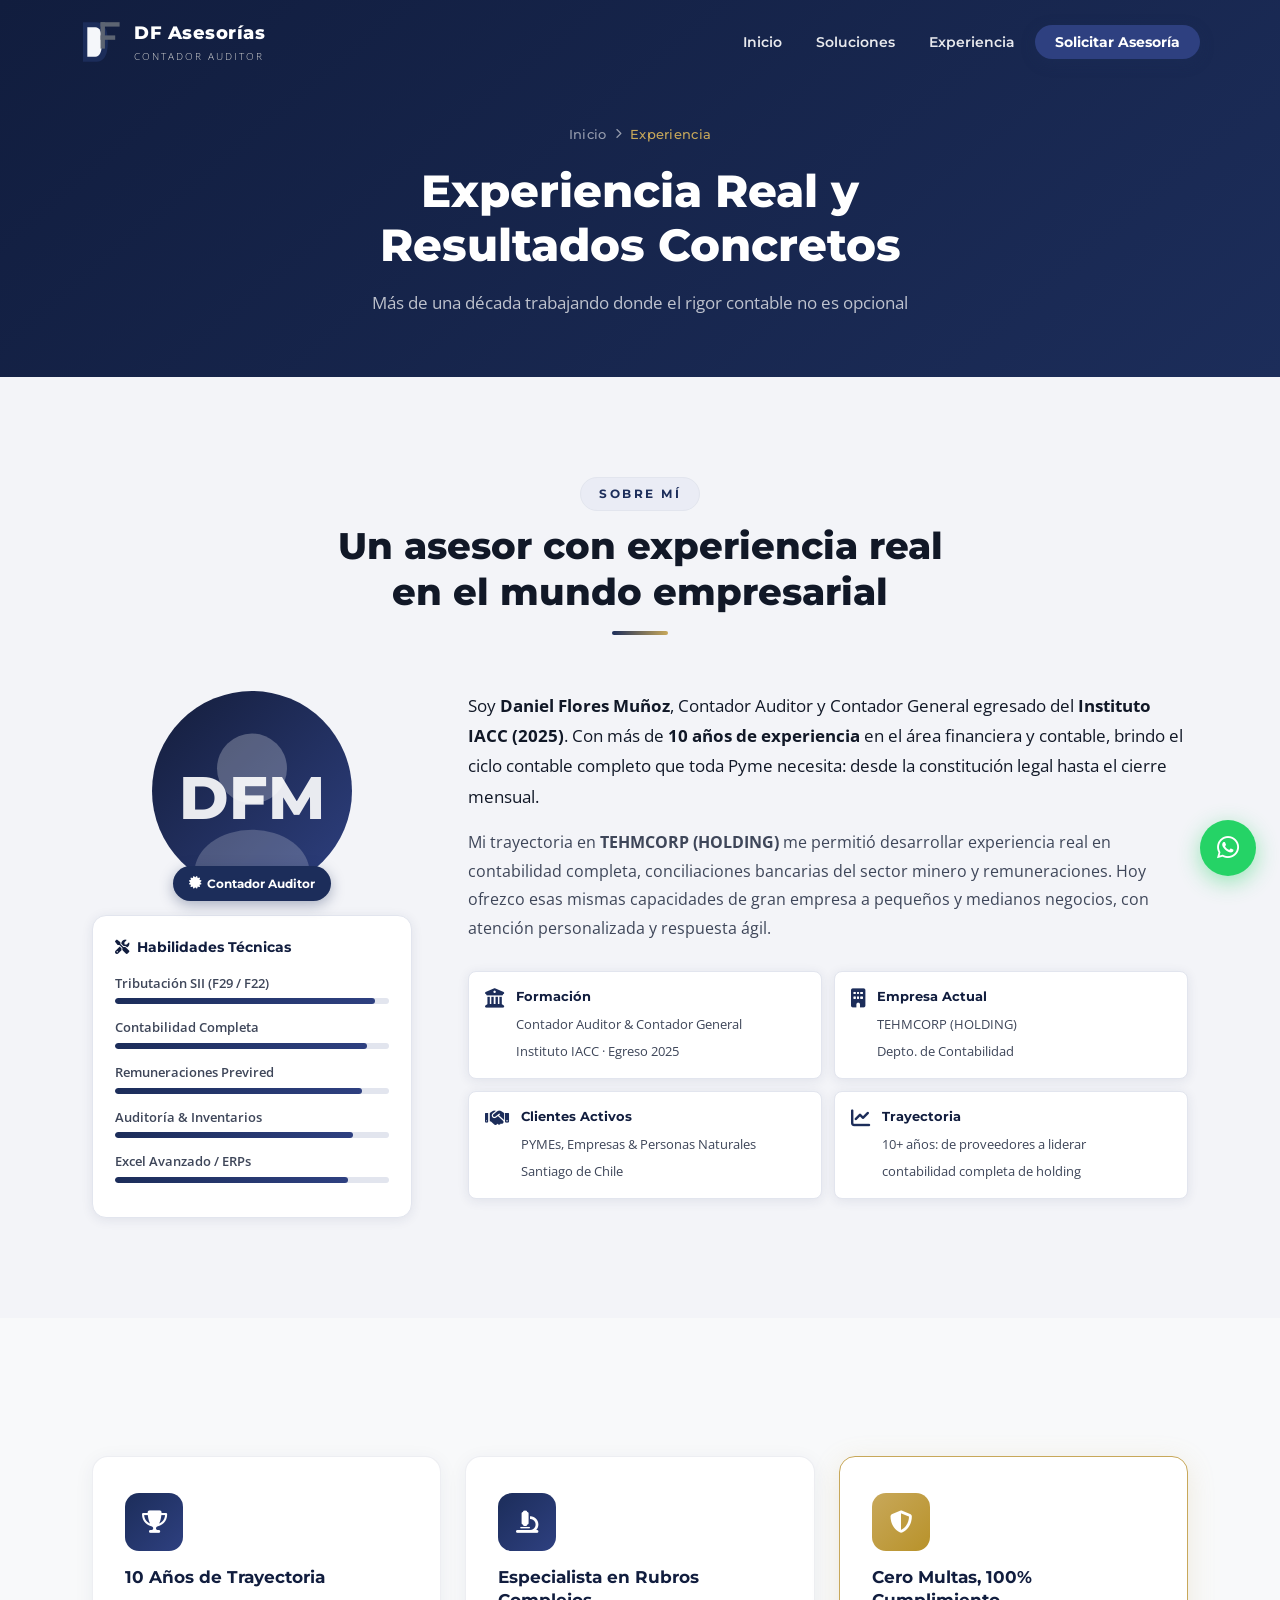
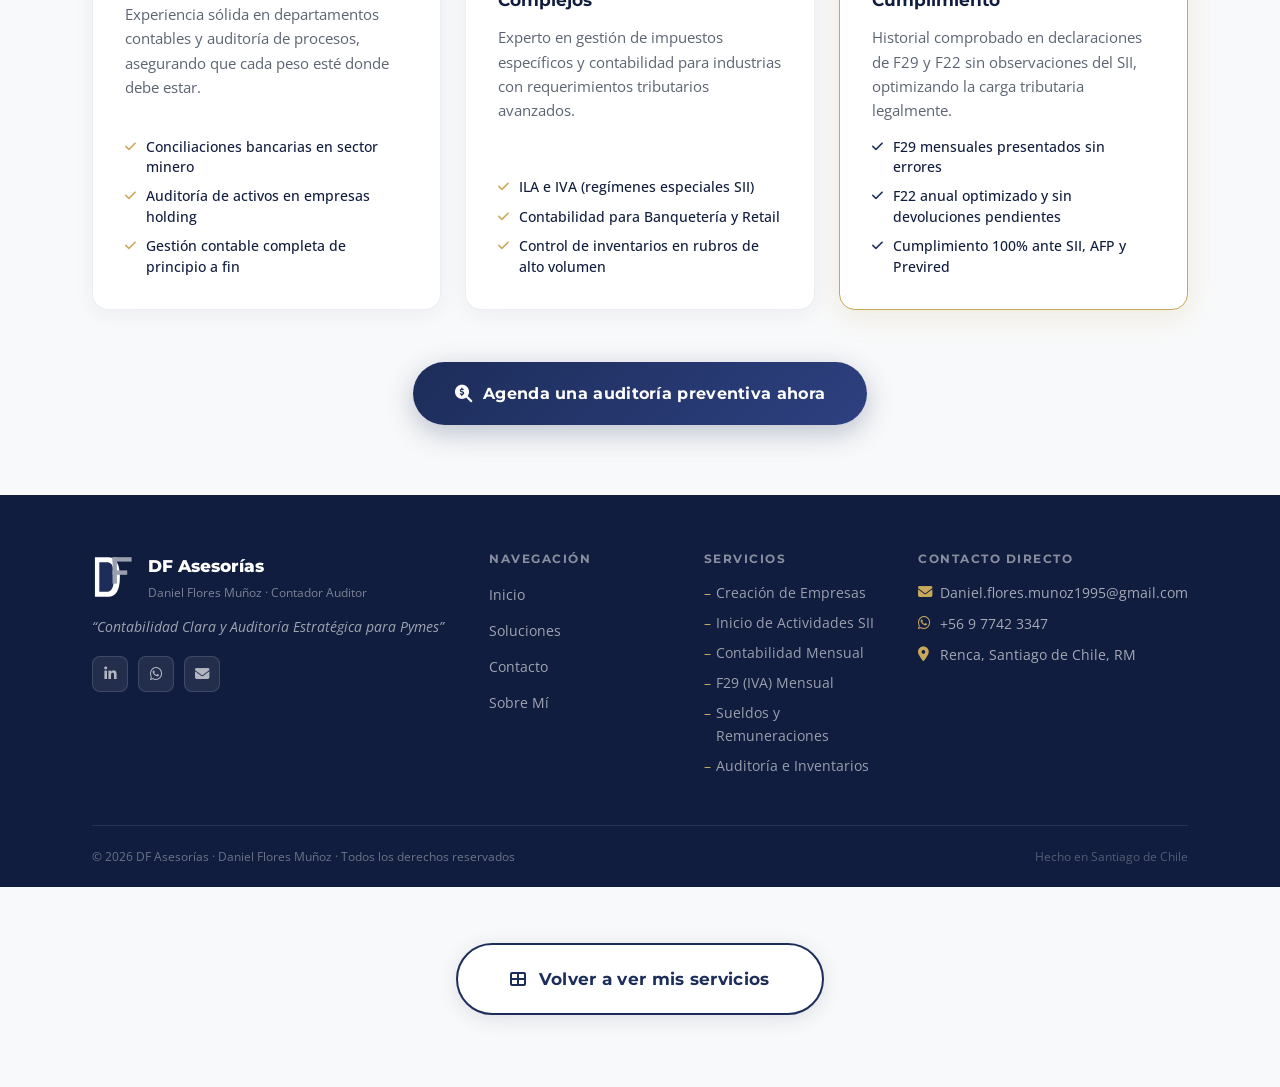
==== commit 866c4a4a: "Add files via upload" ====
--- a/experiencia.html
+++ b/experiencia.html
@@ -3,7 +3,7 @@
 <head>
   <meta charset="UTF-8" />
   <meta name="viewport" content="width=device-width, initial-scale=1.0"/>
-  <meta name="description" content="Experiencia real y resultados concretos – Daniel Flores Muñoz, Contador Auditor. 10 años de trayectoria, especialista en rubros complejos, cero multas ante el SII. Atención para PYMEs en RM y todo Chile."/>
+  <meta name="description" content="Experiencia real y resultados concretos – Daniel Flores Muñoz, Contador Auditor. 10 años de trayectoria, especialista en rubros complejos, cero multas ante el SII."/>
   <title>Experiencia Real | DF Asesorías – Daniel Flores Muñoz</title>
   <link rel="stylesheet" href="styles.css"/>
   <link rel="preconnect" href="https://fonts.googleapis.com"/>
@@ -230,7 +230,7 @@
               <span class="footer-brand-sub">Daniel Flores Muñoz · Contador Auditor</span>
             </div>
           </div>
-          <p class="footer-slogan">"Contabilidad Clara y Auditoría Estratégica para Pymes"</p>
+          <p class="footer-slogan">“Contabilidad Clara y Auditoría Estratégica para Pymes”</p>
           <div class="footer-social">
             <a href="https://www.linkedin.com/in/daniel-flores-mu%C3%B1oz-5725a7188/" target="_blank" aria-label="LinkedIn"><i class="fab fa-linkedin-in"></i></a>
             <a href="https://wa.me/56977423347" target="_blank" aria-label="WhatsApp"><i class="fab fa-whatsapp"></i></a>
@@ -261,7 +261,7 @@
           <h4>Contacto Directo</h4>
           <p><i class="fas fa-envelope"></i> Daniel.flores.munoz1995@gmail.com</p>
           <p><i class="fab fa-whatsapp"></i> +56 9 7742 3347</p>
-          <p><i class="fas fa-map-marker-alt"></i> RM y todo Chile</p>
+          <p><i class="fas fa-map-marker-alt"></i> Renca, Santiago de Chile, RM</p>
         </div>
       </div>
       <div class="footer-bottom">
@@ -282,7 +282,7 @@
   </section>
 
   <!-- Botón WhatsApp flotante -->
-  <a href="https://wa.me/56977423347?text=Hola%20Daniel%2C%20quisiera%20consultar%20sobre%20mi%20F29%20o%20Sueldos."
+  <a href="https://wa.me/56977423347?text=Hola%20Daniel%2C%20me%20interesa%20el%20respaldo%20de%20ASIFCAP%20para%20la%20gesti%C3%B3n%20tributaria%20de%20mi%20empresa."
      class="whatsapp-float" target="_blank" aria-label="Contactar por WhatsApp">
     <i class="fab fa-whatsapp"></i>
     <span class="wsp-tooltip">¡Escríbeme!</span>
--- a/styles.css
+++ b/styles.css
@@ -79,7 +79,7 @@
   justify-content: space-between;
 }
 .nav-logo { display: flex; align-items: center; gap: 10px; }
-.logo-svg { display: flex; align-items: center; margin-right: 4px; }
+.logo-svg { display: flex; align-items: center; }
 .nav-brand-text { display: flex; flex-direction: column; }
 .brand-main {
   font-family: 'Montserrat', sans-serif;
@@ -91,9 +91,10 @@
 }
 .navbar.scrolled .brand-main { color: var(--navy-dark); }
 .brand-sub {
-  font-size: 0.7rem;
-  color: rgba(255,255,255,0.7);
-  letter-spacing: 1px;
+  font-size: 0.65rem;
+  color: #D1D1D1;
+  font-weight: 300;
+  letter-spacing: 2px;
   text-transform: uppercase;
   transition: var(--transition);
 }
@@ -217,9 +218,6 @@
   gap: 8px;
 }
 .hero-badge i { color: var(--gold); }
-@media (max-width: 480px) {
-  .hero-badge { font-size: 0.64rem; letter-spacing: 1px; padding: 6px 14px; }
-}
 .hero-title {
   font-size: clamp(1.8rem, 5vw, 3.2rem);
   font-weight: 800;
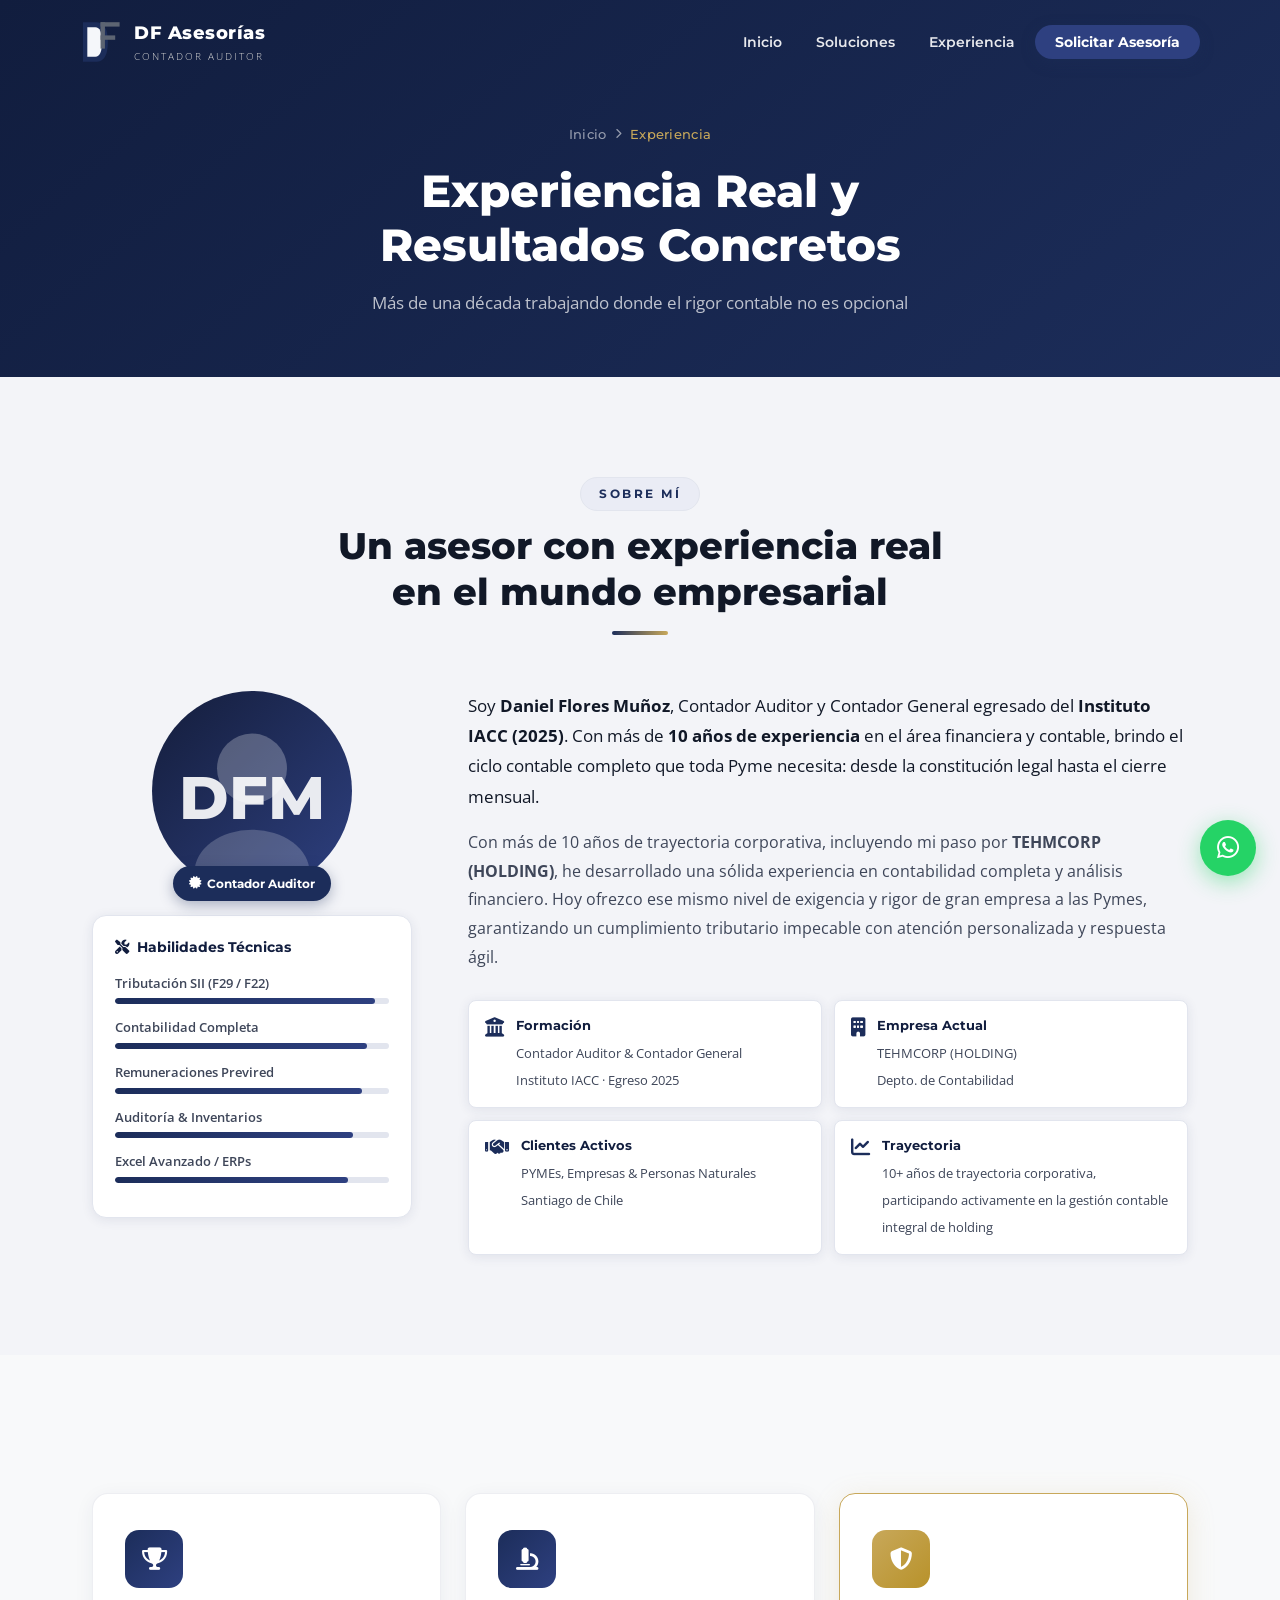
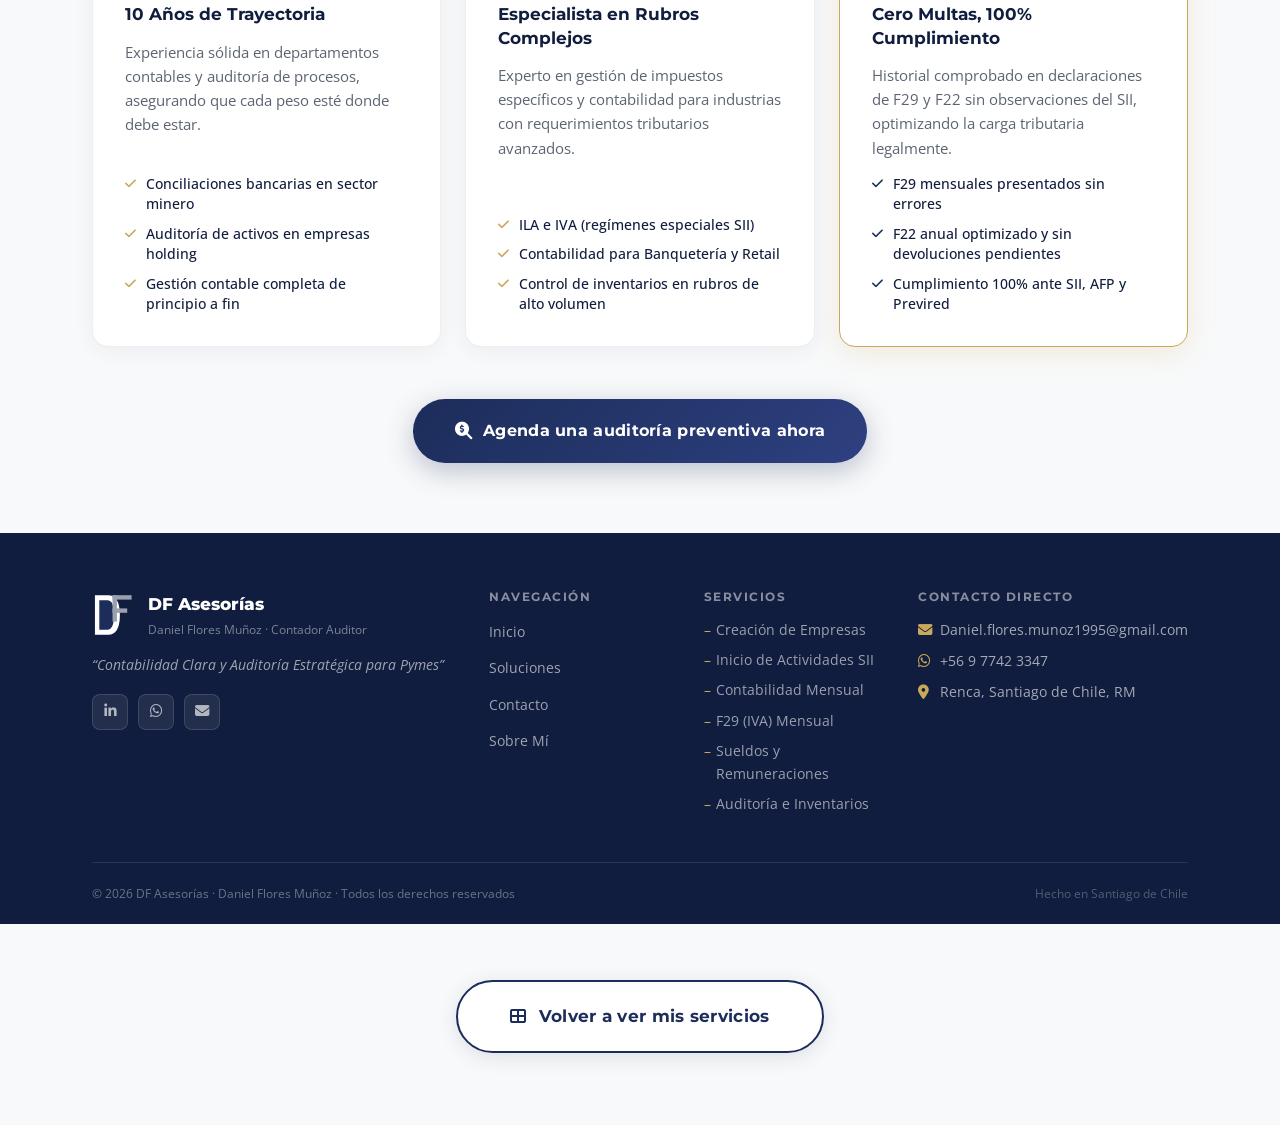
==== commit d061f0ff: "Add files via upload" ====
--- a/experiencia.html
+++ b/experiencia.html
@@ -5,6 +5,23 @@
   <meta name="viewport" content="width=device-width, initial-scale=1.0"/>
   <meta name="description" content="Experiencia real y resultados concretos – Daniel Flores Muñoz, Contador Auditor. 10 años de trayectoria, especialista en rubros complejos, cero multas ante el SII."/>
   <title>Experiencia Real | DF Asesorías – Daniel Flores Muñoz</title>
+
+  <!-- Open Graph / Redes Sociales -->
+  <meta property="og:type"        content="website"/>
+  <meta property="og:site_name"   content="DF Asesorías"/>
+  <meta property="og:title"       content="Experiencia Real | DF Asesorías – Daniel Flores Muñoz"/>
+  <meta property="og:description" content="10 años de trayectoria como Contador Auditor. Especialista en rubros complejos, cero multas ante el SII."/>
+  <meta property="og:image"       content="og-preview.jpg"/>
+  <meta property="og:image:width"  content="1200"/>
+  <meta property="og:image:height" content="630"/>
+  <meta property="og:image:alt"   content="DF Asesorías – Experiencia y trayectoria de Daniel Flores Muñoz"/>
+
+  <!-- Twitter / X Card -->
+  <meta name="twitter:card"        content="summary_large_image"/>
+  <meta name="twitter:title"       content="Experiencia Real | DF Asesorías – Daniel Flores Muñoz"/>
+  <meta name="twitter:description" content="10 años de trayectoria como Contador Auditor. Especialista en rubros complejos, cero multas ante el SII."/>
+  <meta name="twitter:image"       content="og-preview.jpg"/>
+  <meta name="twitter:image:alt"   content="DF Asesorías – Experiencia de Daniel Flores Muñoz"/>
   <link rel="stylesheet" href="styles.css"/>
   <link rel="preconnect" href="https://fonts.googleapis.com"/>
   <link rel="preconnect" href="https://fonts.gstatic.com" crossorigin/>
@@ -119,10 +136,10 @@
             desde la constitución legal hasta el cierre mensual.
           </p>
           <p class="about-desc">
-            Mi trayectoria en <strong>TEHMCORP (HOLDING)</strong> me permitió desarrollar experiencia real
-            en contabilidad completa, conciliaciones bancarias del sector minero y remuneraciones.
-            Hoy ofrezco esas mismas capacidades de gran empresa a pequeños y medianos negocios,
-            con atención personalizada y respuesta ágil.
+            Con más de 10 años de trayectoria corporativa, incluyendo mi paso por <strong>TEHMCORP (HOLDING)</strong>,
+            he desarrollado una sólida experiencia en contabilidad completa y análisis financiero.
+            Hoy ofrezco ese mismo nivel de exigencia y rigor de gran empresa a las Pymes,
+            garantizando un cumplimiento tributario impecable con atención personalizada y respuesta ágil.
           </p>
           <div class="about-highlights">
             <div class="highlight-card">
@@ -150,7 +167,7 @@
               <i class="fas fa-chart-line"></i>
               <div>
                 <strong>Trayectoria</strong>
-                <span>10+ años: de proveedores a liderar<br>contabilidad completa de holding</span>
+                <span>10+ años de trayectoria corporativa,<br>participando activamente en la gestión contable integral de holding</span>
               </div>
             </div>
           </div>
--- a/styles.css
+++ b/styles.css
@@ -300,7 +300,7 @@
   font-family: 'Montserrat', sans-serif;
   font-weight: 800;
   font-size: 1.4rem;
-  color: var(--gold);
+  color: #F8D361;
   vertical-align: super;
   margin-left: 2px;
 }
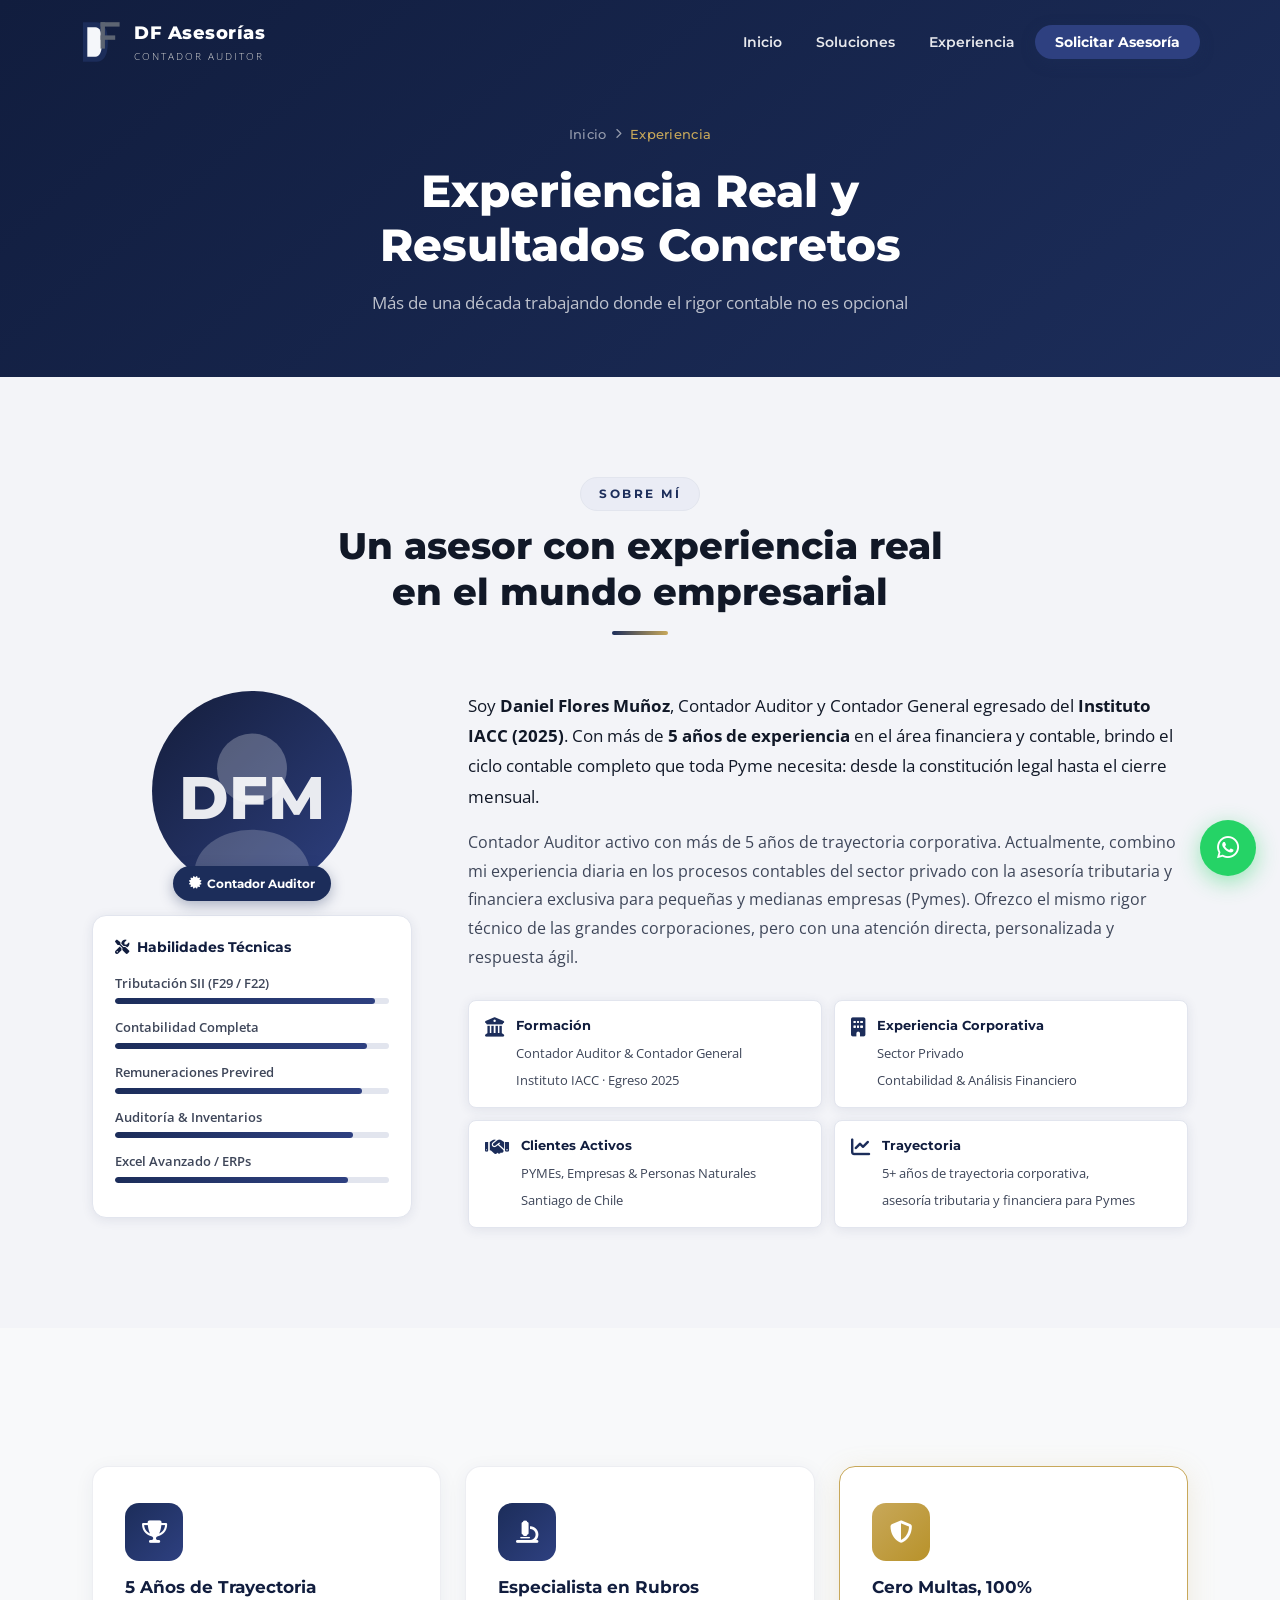
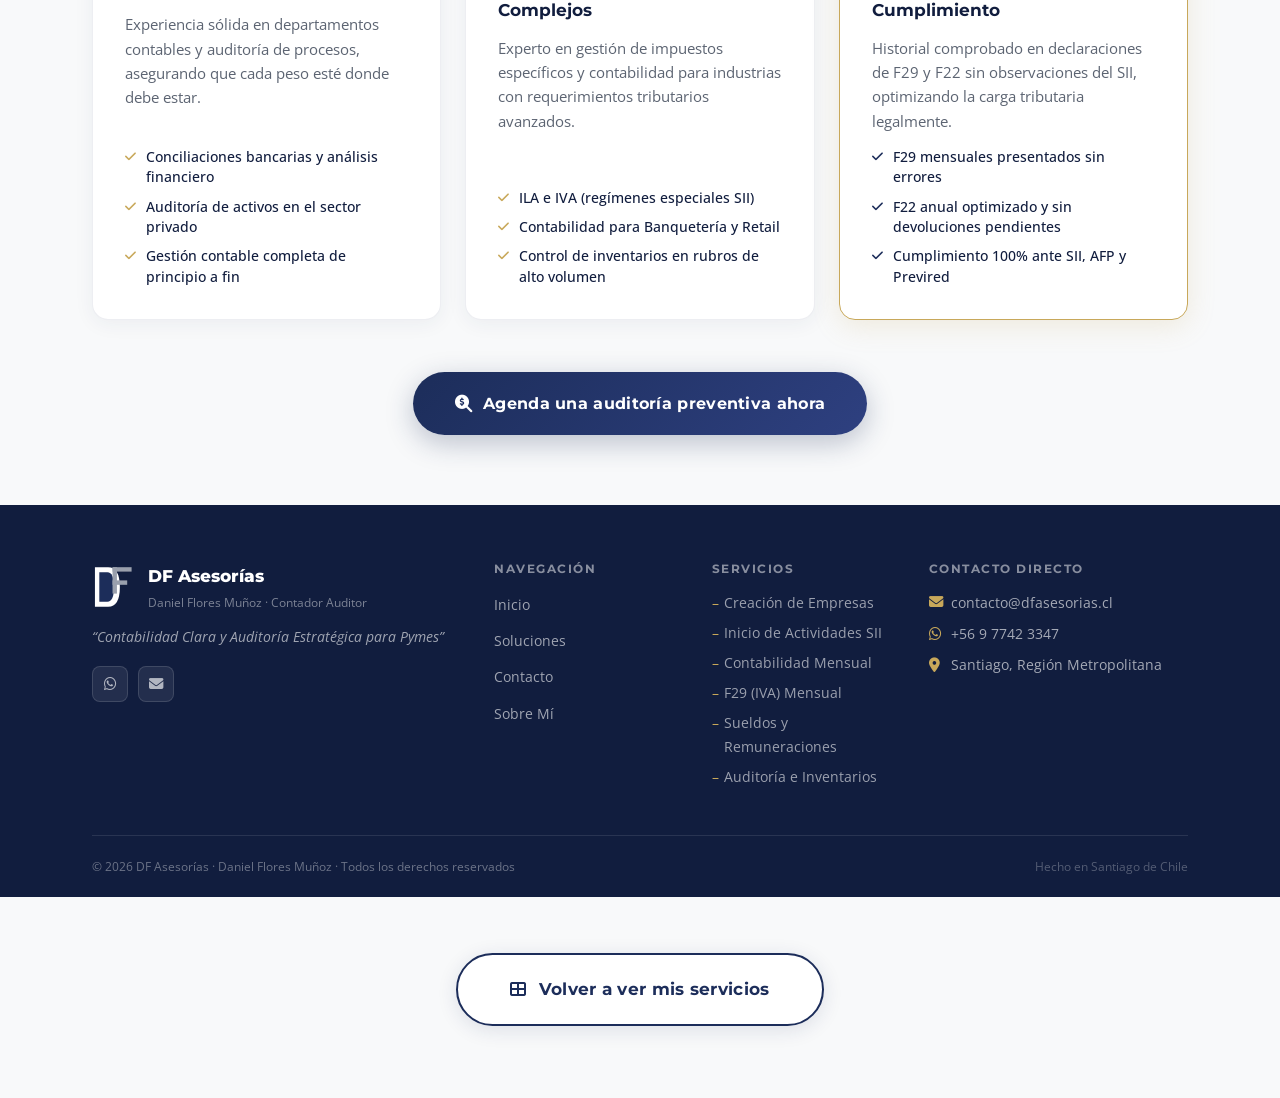
==== commit 5eac3dfa: "Add files via upload" ====
--- a/experiencia.html
+++ b/experiencia.html
@@ -3,14 +3,14 @@
 <head>
   <meta charset="UTF-8" />
   <meta name="viewport" content="width=device-width, initial-scale=1.0"/>
-  <meta name="description" content="Experiencia real y resultados concretos – Daniel Flores Muñoz, Contador Auditor. 10 años de trayectoria, especialista en rubros complejos, cero multas ante el SII."/>
+  <meta name="description" content="Experiencia real y resultados concretos – Daniel Flores Muñoz, Contador Auditor. 5 años de trayectoria, especialista en rubros complejos, cero multas ante el SII."/>
   <title>Experiencia Real | DF Asesorías – Daniel Flores Muñoz</title>
 
   <!-- Open Graph / Redes Sociales -->
   <meta property="og:type"        content="website"/>
   <meta property="og:site_name"   content="DF Asesorías"/>
   <meta property="og:title"       content="Experiencia Real | DF Asesorías – Daniel Flores Muñoz"/>
-  <meta property="og:description" content="10 años de trayectoria como Contador Auditor. Especialista en rubros complejos, cero multas ante el SII."/>
+  <meta property="og:description" content="5 años de trayectoria como Contador Auditor. Especialista en rubros complejos, cero multas ante el SII."/>
   <meta property="og:image"       content="og-preview.jpg"/>
   <meta property="og:image:width"  content="1200"/>
   <meta property="og:image:height" content="630"/>
@@ -19,7 +19,7 @@
   <!-- Twitter / X Card -->
   <meta name="twitter:card"        content="summary_large_image"/>
   <meta name="twitter:title"       content="Experiencia Real | DF Asesorías – Daniel Flores Muñoz"/>
-  <meta name="twitter:description" content="10 años de trayectoria como Contador Auditor. Especialista en rubros complejos, cero multas ante el SII."/>
+  <meta name="twitter:description" content="5 años de trayectoria como Contador Auditor. Especialista en rubros complejos, cero multas ante el SII."/>
   <meta name="twitter:image"       content="og-preview.jpg"/>
   <meta name="twitter:image:alt"   content="DF Asesorías – Experiencia de Daniel Flores Muñoz"/>
   <link rel="stylesheet" href="styles.css"/>
@@ -131,15 +131,16 @@
         <div class="about-info-col">
           <p class="about-intro">
             Soy <strong>Daniel Flores Muñoz</strong>, Contador Auditor y Contador General egresado del
-            <strong>Instituto IACC (2025)</strong>. Con más de <strong>10 años de experiencia</strong>
+            <strong>Instituto IACC (2025)</strong>. Con más de <strong>5 años de experiencia</strong>
             en el área financiera y contable, brindo el ciclo contable completo que toda Pyme necesita:
             desde la constitución legal hasta el cierre mensual.
           </p>
           <p class="about-desc">
-            Con más de 10 años de trayectoria corporativa, incluyendo mi paso por <strong>TEHMCORP (HOLDING)</strong>,
-            he desarrollado una sólida experiencia en contabilidad completa y análisis financiero.
-            Hoy ofrezco ese mismo nivel de exigencia y rigor de gran empresa a las Pymes,
-            garantizando un cumplimiento tributario impecable con atención personalizada y respuesta ágil.
+            Contador Auditor activo con más de 5 años de trayectoria corporativa.
+            Actualmente, combino mi experiencia diaria en los procesos contables del sector privado
+            con la asesoría tributaria y financiera exclusiva para pequeñas y medianas empresas (Pymes).
+            Ofrezco el mismo rigor técnico de las grandes corporaciones, pero con una atención directa,
+            personalizada y respuesta ágil.
           </p>
           <div class="about-highlights">
             <div class="highlight-card">
@@ -152,8 +153,8 @@
             <div class="highlight-card">
               <i class="fas fa-building"></i>
               <div>
-                <strong>Empresa Actual</strong>
-                <span>TEHMCORP (HOLDING)<br>Depto. de Contabilidad</span>
+                <strong>Experiencia Corporativa</strong>
+                <span>Sector Privado<br>Contabilidad &amp; Análisis Financiero</span>
               </div>
             </div>
             <div class="highlight-card">
@@ -167,7 +168,7 @@
               <i class="fas fa-chart-line"></i>
               <div>
                 <strong>Trayectoria</strong>
-                <span>10+ años de trayectoria corporativa,<br>participando activamente en la gestión contable integral de holding</span>
+                <span>5+ años de trayectoria corporativa,<br>asesoría tributaria y financiera para Pymes</span>
               </div>
             </div>
           </div>
@@ -184,11 +185,11 @@
         <!-- Columna 1 -->
         <div class="proof-card">
           <div class="proof-icon"><i class="fas fa-trophy"></i></div>
-          <h3>10 Años de Trayectoria</h3>
+          <h3>5 Años de Trayectoria</h3>
           <p>Experiencia sólida en departamentos contables y auditoría de procesos, asegurando que cada peso esté donde debe estar.</p>
           <ul class="proof-list">
-            <li><i class="fas fa-check"></i> Conciliaciones bancarias en sector minero</li>
-            <li><i class="fas fa-check"></i> Auditoría de activos en empresas holding</li>
+            <li><i class="fas fa-check"></i> Conciliaciones bancarias y análisis financiero</li>
+            <li><i class="fas fa-check"></i> Auditoría de activos en el sector privado</li>
             <li><i class="fas fa-check"></i> Gestión contable completa de principio a fin</li>
           </ul>
         </div>
@@ -249,9 +250,8 @@
           </div>
           <p class="footer-slogan">“Contabilidad Clara y Auditoría Estratégica para Pymes”</p>
           <div class="footer-social">
-            <a href="https://www.linkedin.com/in/daniel-flores-mu%C3%B1oz-5725a7188/" target="_blank" aria-label="LinkedIn"><i class="fab fa-linkedin-in"></i></a>
             <a href="https://wa.me/56977423347" target="_blank" aria-label="WhatsApp"><i class="fab fa-whatsapp"></i></a>
-            <a href="mailto:Daniel.flores.munoz1995@gmail.com" aria-label="Email"><i class="fas fa-envelope"></i></a>
+            <a href="mailto:contacto@dfasesorias.cl" aria-label="Email"><i class="fas fa-envelope"></i></a>
           </div>
         </div>
         <div class="footer-links">
@@ -276,9 +276,9 @@
         </div>
         <div class="footer-contact">
           <h4>Contacto Directo</h4>
-          <p><i class="fas fa-envelope"></i> Daniel.flores.munoz1995@gmail.com</p>
+          <p><i class="fas fa-envelope"></i> contacto@dfasesorias.cl</p>
           <p><i class="fab fa-whatsapp"></i> +56 9 7742 3347</p>
-          <p><i class="fas fa-map-marker-alt"></i> Renca, Santiago de Chile, RM</p>
+          <p><i class="fas fa-map-marker-alt"></i> Santiago, Región Metropolitana</p>
         </div>
       </div>
       <div class="footer-bottom">
